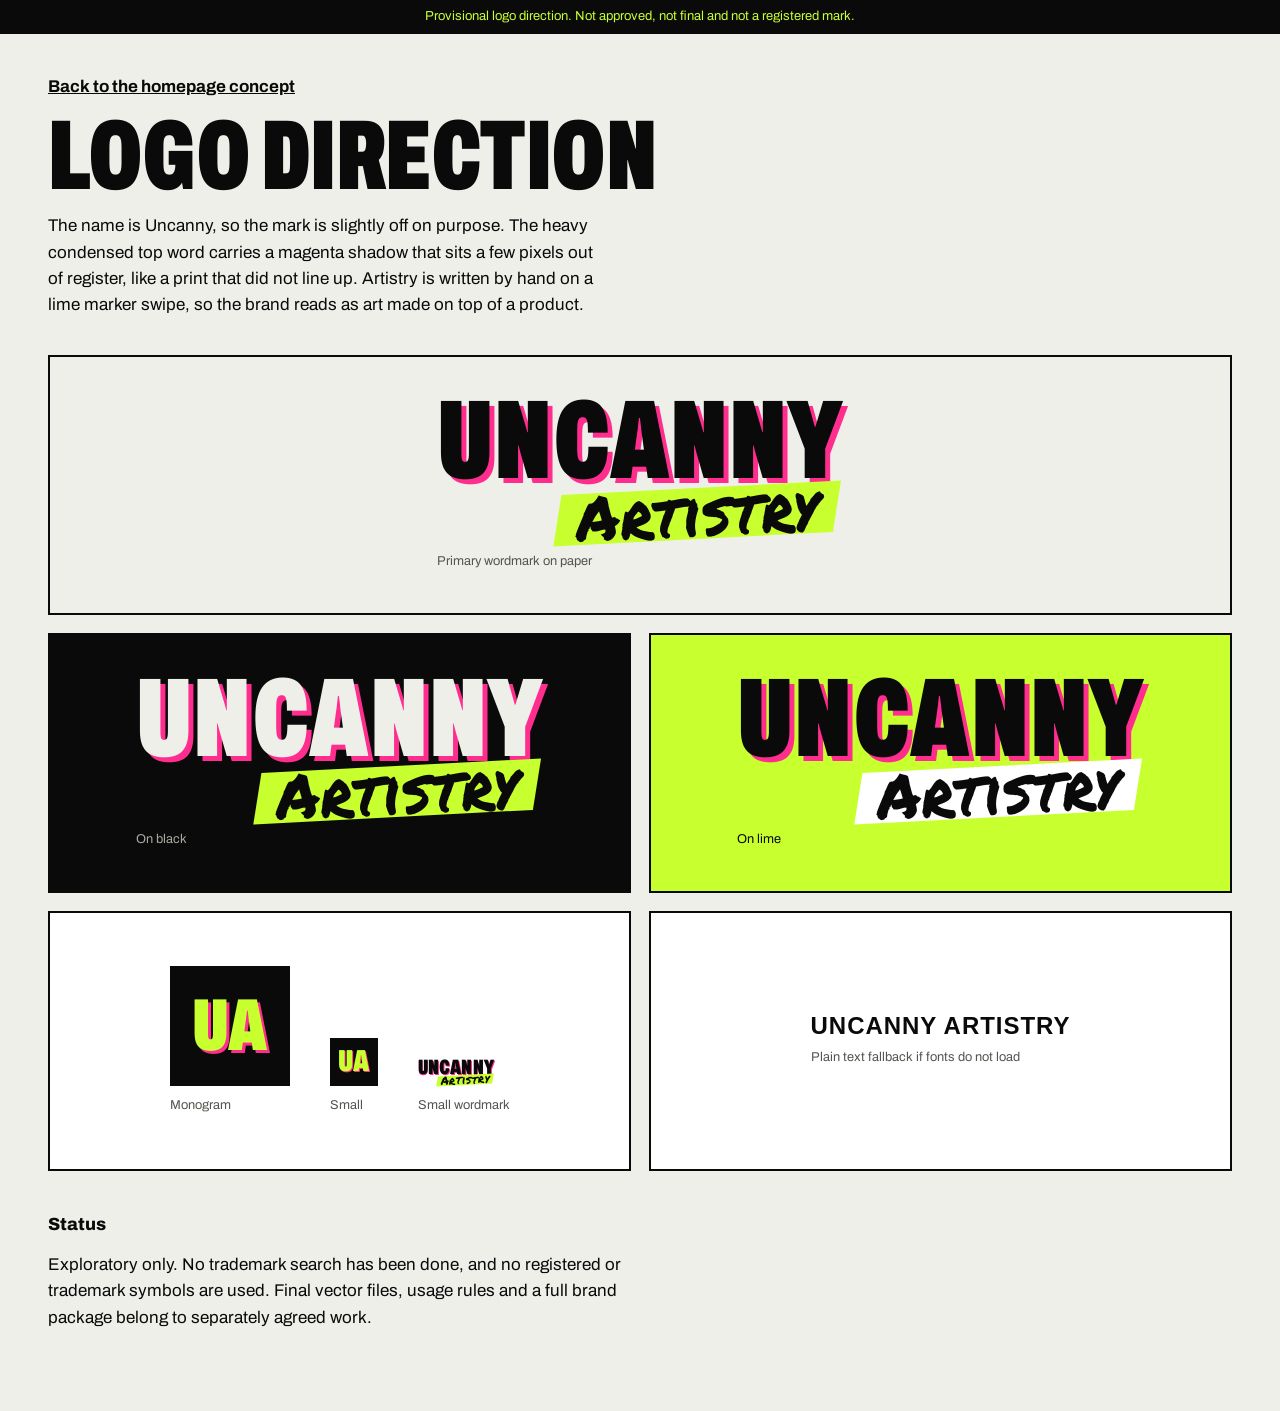
==== logo.html @ 253cb046 "Add files via upload" ====
<!doctype html>
<html lang="en">
<head>
<meta charset="utf-8">
<meta name="viewport" content="width=device-width, initial-scale=1, viewport-fit=cover">
<title>Uncanny Artistry Logo Direction</title>
<meta name="robots" content="noindex">
<link rel="icon" href="assets/favicon.svg" type="image/svg+xml">
<!--FONTS-->
<link rel="stylesheet" href="styles.css">
<style>
  .lp { padding-block: 40px 80px; }
  .lp-head { display: grid; gap: 14px; margin-bottom: 36px; }
  .lp-head p { max-width: 56ch; }
  .back { font-weight: 700; }
  .boards { display: grid; gap: 18px; }
  .board { display: grid; place-items: center; min-height: 260px; padding: 32px; border: 2.5px solid var(--ink); }
  .b-paper { background: var(--paper); }
  .b-ink { background: var(--ink); color: var(--paper); }
  .b-ink .wm-top { color: var(--paper); }
  .b-lime { background: var(--lime); }
  .b-white { background: var(--white); }
  .b-lime .wm-bot::before { background: var(--white); }
  .big .wm { --wm: clamp(3.6rem, 16vw, 7rem); }
  .sizes { display: flex; flex-wrap: wrap; align-items: flex-end; gap: 28px 40px; }
  .mono { width: 120px; height: 120px; display: grid; place-items: center; background: var(--ink); position: relative; }
  .mono b { font-family: var(--font); font-stretch: 62%; font-weight: 900; font-size: 4.6rem; line-height: 1; color: var(--lime); text-shadow: .04em .04em 0 var(--magenta); }
  .mono.sm { width: 48px; height: 48px; } .mono.sm b { font-size: 1.9rem; }
  .fallback { font: 800 1.5rem/1 Arial, Helvetica, sans-serif; letter-spacing: .04em; text-transform: uppercase; }
  .notes { display: grid; gap: 14px; margin-top: 40px; max-width: 62ch; }
  .notes h2 { font-size: 1.1rem; font-weight: 800; }
  .label { font-size: .8rem; color: var(--muted); margin-top: 10px; }
  .b-ink .label { color: #a9a9a2; }
  @media (min-width: 760px) { .boards { grid-template-columns: 1fr 1fr; } .span2 { grid-column: 1 / -1; } }
</style>
</head>
<body>
<div class="notice" role="note">Provisional logo direction. Not approved, not final and not a registered mark.</div>
<main class="wrap lp">
  <div class="lp-head">
    <a class="back" href="index.html">Back to the homepage concept</a>
    <h1 class="display h2">Logo direction</h1>
    <p>The name is Uncanny, so the mark is slightly off on purpose. The heavy condensed top word carries a magenta shadow that sits a few pixels out of register, like a print that did not line up. Artistry is written by hand on a lime marker swipe, so the brand reads as art made on top of a product.</p>
  </div>

  <div class="boards">
    <div class="board b-paper big span2"><div><a class="logo" href="index.html" aria-label="Uncanny Artistry"><span class="wm"><span class="wm-top">Uncanny</span><span class="wm-bot">Artistry</span></span></a><p class="label">Primary wordmark on paper</p></div></div>
    <div class="board b-ink big"><div><span class="wm"><span class="wm-top">Uncanny</span><span class="wm-bot">Artistry</span></span><p class="label">On black</p></div></div>
    <div class="board b-lime big"><div><span class="wm"><span class="wm-top">Uncanny</span><span class="wm-bot">Artistry</span></span><p class="label" style="color:#0A0A0A">On lime</p></div></div>
    <div class="board b-white">
      <div class="sizes">
        <div><div class="mono"><b>UA</b></div><p class="label">Monogram</p></div>
        <div><div class="mono sm"><b>UA</b></div><p class="label">Small</p></div>
        <div><span class="wm" style="--wm:1.3rem"><span class="wm-top">Uncanny</span><span class="wm-bot">Artistry</span></span><p class="label">Small wordmark</p></div>
      </div>
    </div>
    <div class="board b-white"><div><p class="fallback">Uncanny Artistry</p><p class="label">Plain text fallback if fonts do not load</p></div></div>
  </div>

  <div class="notes">
    <h2>Status</h2>
    <p>Exploratory only. No trademark search has been done, and no registered or trademark symbols are used. Final vector files, usage rules and a full brand package belong to separately agreed work.</p>
  </div>
</main>
</body>
</html>
---- styles.css ----
/* ==========================================================================
   Uncanny Artistry homepage concept
   Layout idea: big condensed type on a paper ground, one black hero panel,
   hard edged buttons with offset shadows, graffiti used only in the art.
   Edit the tokens below to restyle the whole page.
   ========================================================================== */

/*FONTFACE-START*/
@font-face {
  font-family: "Archivo";
  src: url("fonts/archivo-latin-wdth-normal.woff2") format("woff2");
  font-weight: 100 900;
  font-stretch: 62% 125%;
  font-display: swap;
}
@font-face {
  font-family: "Permanent Marker";
  src: url("fonts/permanent-marker-latin-400-normal.woff2") format("woff2");
  font-weight: 400;
  font-display: swap;
}
/*FONTFACE-END*/

:root {
  --paper: #EFEFEA;
  --ink: #0A0A0A;
  --lime: #C8FF2E;
  --magenta: #FF2D8D;
  --white: #FFFFFF;
  --muted: #55554F;

  --font: "Archivo", "Helvetica Neue", Arial, sans-serif;
  --marker: "Permanent Marker", "Marker Felt", "Comic Sans MS", cursive;

  --gutter: clamp(16px, 4vw, 48px);
  --header-h: 64px;
  --maxw: 1440px;
  --hard: 5px 5px 0 var(--ink);
  color-scheme: light;
}

*, *::before, *::after { box-sizing: border-box; }
html { scroll-behavior: smooth; scroll-padding-top: calc(var(--header-h) + 12px); -webkit-text-size-adjust: 100%; }
@media (prefers-reduced-motion: reduce) { html { scroll-behavior: auto; } }

body {
  margin: 0;
  background: var(--paper);
  color: var(--ink);
  font-family: var(--font);
  font-size: 1.0625rem;
  line-height: 1.55;
  -webkit-font-smoothing: antialiased;
  overflow-x: hidden;
}
img, svg { max-width: 100%; }
a { color: inherit; }
ul { list-style: none; margin: 0; padding: 0; }
p { margin: 0; }
h1, h2, h3 { margin: 0; }
:focus-visible { outline: 3px solid var(--magenta); outline-offset: 3px; }
.sprite { position: absolute; width: 0; height: 0; overflow: hidden; }
.sr { position: absolute; width: 1px; height: 1px; overflow: hidden; clip: rect(0 0 0 0); white-space: nowrap; }

.wrap {
  width: 100%;
  max-width: var(--maxw);
  margin-inline: auto;
  padding-left: max(var(--gutter), env(safe-area-inset-left, 0px));
  padding-right: max(var(--gutter), env(safe-area-inset-right, 0px));
}

/* Type -------------------------------------------------------------------- */
.display {
  font-family: var(--font);
  font-stretch: 62%;
  font-weight: 900;
  text-transform: uppercase;
  line-height: .86;
  letter-spacing: -0.005em;
  text-wrap: balance;
}
.h1b { font-size: clamp(3.2rem, 13vw, 9.5rem); }
.h2 { font-size: clamp(2.6rem, 9.5vw, 6.2rem); }
.h3 { font-size: clamp(2.4rem, 8vw, 4.2rem); }
.tag { font-family: var(--marker); font-size: 1.25rem; transform: rotate(-2deg); display: inline-block; margin-bottom: 14px; color: var(--magenta); }

/* Buttons ----------------------------------------------------------------- */
.btn {
  --shadow: var(--magenta);
  display: inline-flex; align-items: center; justify-content: center;
  min-height: 52px; padding: 0 26px;
  font: 800 1rem/1 var(--font); letter-spacing: .02em; text-transform: uppercase; text-decoration: none;
  border: 2.5px solid var(--ink); border-radius: 4px; cursor: pointer;
  box-shadow: 5px 5px 0 var(--shadow);
  transition: transform .15s ease, box-shadow .15s ease, background-color .15s ease, color .15s ease;
}
.btn:hover { transform: translate(-2px, -2px); box-shadow: 8px 8px 0 var(--shadow); }
.btn:active { transform: translate(3px, 3px); box-shadow: 2px 2px 0 var(--shadow); }
.btn-primary { background: var(--ink); color: var(--paper); }
.btn-ghost { background: transparent; color: var(--ink); --shadow: var(--ink); box-shadow: none; }
.btn-ghost:hover { background: var(--ink); color: var(--paper); box-shadow: none; transform: none; }
.btn-ghost:active { transform: translate(1px, 1px); }

/* Notice + header --------------------------------------------------------- */
.skip { position: absolute; left: 12px; top: -60px; z-index: 100; background: var(--lime); color: var(--ink); padding: 10px 14px; font-weight: 700; transition: top .15s; }
.skip:focus { top: 12px; }
.notice { background: var(--ink); color: var(--lime); font-size: .8125rem; line-height: 1.35; text-align: center; padding: 8px max(16px, env(safe-area-inset-right, 0px)) 8px max(16px, env(safe-area-inset-left, 0px)); }

body::before { content: ""; position: fixed; inset: 0 0 auto; height: env(safe-area-inset-top, 0px); background: var(--paper); z-index: 60; }
.site-header { position: sticky; top: env(safe-area-inset-top, 0px); z-index: 50; background: var(--paper); border-bottom: 2.5px solid var(--ink); }
.header-row { height: var(--header-h); display: flex; align-items: center; justify-content: space-between; gap: 16px; }
.nav { display: none; }
.header-tools { display: flex; align-items: center; gap: 4px; }

.icon-btn { position: relative; width: 44px; height: 44px; display: grid; place-items: center; background: none; border: 0; border-radius: 50%; color: var(--ink); cursor: pointer; transition: background-color .15s; }
.icon-btn:hover { background: var(--lime); }
.bag-count { position: absolute; top: 3px; right: 1px; min-width: 18px; height: 18px; padding: 0 4px; border-radius: 9px; background: var(--magenta); color: var(--white); font-size: .6875rem; font-weight: 800; line-height: 18px; text-align: center; }

.menu-btn { display: inline-flex; align-items: center; gap: 10px; height: 44px; padding: 0 14px; margin-left: 6px; font: 800 .9rem/1 var(--font); letter-spacing: .04em; text-transform: uppercase; color: var(--paper); background: var(--ink); border: 0; border-radius: 4px; cursor: pointer; }
.menu-btn:hover { background: var(--magenta); }
.burger { position: relative; width: 18px; height: 12px; }
.burger i { position: absolute; left: 0; width: 100%; height: 2.5px; background: currentColor; transition: transform .2s ease, top .2s ease; }
.burger i:first-child { top: 1px; }
.burger i:last-child { top: 9px; }
.menu-btn[aria-expanded="true"] .burger i:first-child { top: 5px; transform: rotate(45deg); }
.menu-btn[aria-expanded="true"] .burger i:last-child { top: 5px; transform: rotate(-45deg); }

/* Wordmark (provisional) -------------------------------------------------- */
.logo { text-decoration: none; display: inline-block; line-height: 1; }
.wm { position: relative; display: inline-flex; flex-direction: column; align-items: flex-start; --wm: 1.9rem; }
.wm-top {
  position: relative; display: block;
  font-family: var(--font); font-stretch: 62%; font-weight: 900; text-transform: uppercase;
  font-size: var(--wm); line-height: .8; letter-spacing: .01em;
  text-shadow: .045em .045em 0 var(--magenta);
}
.wm-bot {
  position: relative; display: block; align-self: flex-end;
  font-family: var(--marker); font-size: calc(var(--wm) * .56); line-height: 1;
  margin-top: calc(var(--wm) * -.06); margin-right: calc(var(--wm) * .06);
  transform: rotate(-3deg); padding: 0 .3em;
  color: var(--ink);
}
.wm-bot::before { content: ""; position: absolute; inset: 12% 0 6% 0; background: var(--lime); transform: skewX(-12deg); z-index: -1; }
.logo-lg .wm { --wm: 3rem; }

/* Hero -------------------------------------------------------------------- */
.hero { padding-block: 28px 44px; }
.hero-grid { display: grid; gap: 28px; }
.hero-copy { min-width: 0; display: flex; flex-direction: column; gap: 22px; }
.hero-title { font-size: clamp(3.6rem, 19vw, 8rem); line-height: .8; display: flex; flex-direction: column; gap: .04em; }
.ht-line { display: block; }
.ht-2 { color: transparent; -webkit-text-stroke: 2.5px var(--ink); text-shadow: .045em .045em 0 var(--lime); }
.hero-lede { font-size: 1.2rem; max-width: 30ch; line-height: 1.4; }
.hero-cta { display: flex; flex-wrap: wrap; gap: 14px 16px; padding-top: 6px; }

.hero-art { position: relative; margin: 0; background: var(--ink); aspect-ratio: 5 / 6; border: 2.5px solid var(--ink); overflow: hidden; box-shadow: var(--hard); }
.hero-art > svg { display: block; width: 100%; height: 100%; }
.sticker {
  position: absolute; left: 14px; bottom: 14px; z-index: 2;
  background: var(--paper); color: var(--ink); border: 2px solid var(--ink);
  font-family: var(--marker); font-size: .95rem; line-height: 1; padding: 8px 12px; transform: rotate(-3deg);
}

@media (prefers-reduced-motion: no-preference) {
  .ht-line { animation: rise .8s cubic-bezier(.2,.8,.2,1) both; }
  .ht-2 { animation-delay: .12s; }
  .hero-lede, .hero-cta { animation: rise .8s .3s cubic-bezier(.2,.8,.2,1) both; }
  .piece { animation: drop .7s cubic-bezier(.3,1.3,.5,1) both; transform-box: fill-box; }
  .piece-1 { animation-delay: .35s; }
  .piece-3 { animation-delay: .5s; }
  .piece-2 { animation-delay: .2s; }
}
@keyframes rise { from { opacity: 0; transform: translateY(28px); } to { opacity: 1; transform: none; } }
@keyframes drop { from { opacity: 0; transform: translateY(-40px); } to { opacity: 1; transform: none; } }

/* Marquee ----------------------------------------------------------------- */
.marquee { background: var(--lime); border-block: 2.5px solid var(--ink); overflow: hidden; }
.marquee-track { display: flex; width: max-content; animation: slide 38s linear infinite; }
.marquee:hover .marquee-track { animation-play-state: paused; }
.marquee ul { display: flex; align-items: center; flex-shrink: 0; }
.marquee li { font-family: var(--font); font-stretch: 62%; font-weight: 900; text-transform: uppercase; font-size: clamp(1.6rem, 5vw, 2.6rem); line-height: 1; padding: 14px 22px; white-space: nowrap; }
.marquee li.dot { padding: 0 4px; display: flex; color: var(--magenta); }
@keyframes slide { to { transform: translateX(-50%); } }
@media (prefers-reduced-motion: reduce) { .marquee-track { animation: none; } }

/* Ideas (features) -------------------------------------------------------- */
.ideas { padding-block: 72px; }
.ideas-grid { display: grid; gap: 36px; }
.ideas-head { min-width: 0; }
.ideas-list { border-top: 2.5px solid var(--ink); }
.ideas-list li { display: grid; gap: 10px; padding: 24px 0; border-bottom: 2.5px solid var(--ink); transition: background-color .2s, padding .2s; }
.ideas-list p { max-width: 42ch; color: var(--ink); }
.ideas-list li:hover { background: var(--lime); padding-inline: 14px; }

/* Shop -------------------------------------------------------------------- */
.shop { padding-block: 24px 80px; }
.shop-head { display: grid; gap: 14px; margin-bottom: 30px; }
.shop-note { max-width: 46ch; color: var(--muted); font-size: .98rem; }
.cards { display: grid; grid-template-columns: 1fr; gap: 22px; }
.card { min-width: 0; }
.card > a { display: block; height: 100%; text-decoration: none; border: 2.5px solid var(--ink); background: var(--white); transition: transform .2s ease, box-shadow .2s ease; }
.card > a:hover { transform: translate(-3px, -3px); box-shadow: 8px 8px 0 var(--ink); }
.card-art { position: relative; aspect-ratio: 1 / 1.05; display: grid; place-items: center; overflow: hidden; border-bottom: 2.5px solid var(--ink); }
.card-art > svg { height: 82%; width: auto; transition: transform .3s cubic-bezier(.3,1.4,.5,1); }
.card > a:hover .card-art > svg { transform: rotate(-4deg) scale(1.04); }
.c-lime .card-art { background: var(--lime); }
.c-magenta .card-art { background: var(--magenta); }
.c-ink .card-art { background: var(--ink); }
.chip { position: absolute; left: 10px; top: 10px; background: var(--paper); color: var(--ink); border: 2px solid var(--ink); font-size: .72rem; font-weight: 700; line-height: 1; padding: 6px 8px; }
.card-body { display: grid; gap: 6px; padding: 16px 16px 18px; }
.card-body h3 { font-size: 1.2rem; font-weight: 800; line-height: 1.2; }
.card-body p { color: var(--muted); font-size: .95rem; line-height: 1.4; }
.card-link { margin-top: 8px; font-weight: 800; font-size: .9rem; text-transform: uppercase; letter-spacing: .04em; text-decoration: underline; text-decoration-thickness: 2.5px; text-underline-offset: 4px; text-decoration-color: var(--magenta); }
.c-next { display: grid; }
.next-inner { display: flex; flex-direction: column; justify-content: center; gap: 12px; padding: 32px 24px; border: 2.5px dashed var(--ink); min-height: 280px; }
.next-inner h3 { font-family: var(--font); font-stretch: 62%; font-weight: 900; text-transform: uppercase; font-size: 2.6rem; line-height: .9; }
.next-inner p { max-width: 30ch; color: var(--muted); }

/* Story ------------------------------------------------------------------- */
.story { background: var(--ink); color: var(--paper); padding-block: 80px 36px; }
.story-grid { display: grid; gap: 44px; align-items: start; }
.story-copy { display: grid; gap: 26px; min-width: 0; }
.story-copy .h2 { color: var(--paper); }
.story-body { font-size: 1.15rem; max-width: 46ch; line-height: 1.55; color: #dcdcd6; }
.manifesto { display: grid; gap: 6px; }
.manifesto li { font-family: var(--marker); font-size: clamp(1.5rem, 5vw, 2.2rem); line-height: 1.2; }
.manifesto li:nth-child(1) { color: var(--lime); transform: rotate(-1.5deg); }
.manifesto li:nth-child(2) { color: var(--magenta); transform: rotate(1deg) translateX(10px); }
.manifesto li:nth-child(3) { color: var(--paper); transform: rotate(-.5deg); }
.draft-note { font-size: .85rem; color: #a9a9a2; }

.moments { display: grid; grid-template-columns: 1fr 1fr; gap: 14px; }
.m { position: relative; margin: 0; aspect-ratio: 3 / 3.8; border: 2.5px solid var(--paper); overflow: hidden; min-width: 0; }
.m svg { display: block; width: 100%; height: 100%; }
.m-label { position: absolute; left: 8px; bottom: 8px; background: var(--paper); color: var(--ink); font-weight: 800; font-size: .8rem; text-transform: uppercase; letter-spacing: .04em; line-height: 1; padding: 6px 8px; }
.m-desk, .m-out { transform: translateY(18px); }
.story-caption { margin-top: 44px; font-size: .82rem; color: #a9a9a2; }

/* Join -------------------------------------------------------------------- */
.join { background: var(--lime); border-block: 2.5px solid var(--ink); padding-block: 72px; }
.join-grid { display: grid; gap: 34px; align-items: end; }
.join-side { display: grid; gap: 14px; max-width: 460px; min-width: 0; }
.join-side > p:first-child { font-size: 1.2rem; font-weight: 600; line-height: 1.35; }
.join-form { display: grid; gap: 12px; }
.join-form input { width: 100%; min-height: 52px; padding: 0 16px; font: 600 1rem var(--font); color: var(--ink); background: var(--white); border: 2.5px solid var(--ink); border-radius: 4px; }
.join-form input::placeholder { color: #6e6e68; }
.join-form input[aria-invalid="true"] { border-color: var(--magenta); box-shadow: 0 0 0 3px var(--magenta); }
.join-form .btn { width: 100%; }
.form-msg { min-height: 1.4em; font-weight: 700; font-size: .95rem; }
.fine { font-size: .82rem; }

/* Footer ------------------------------------------------------------------ */
.site-footer { background: var(--paper); padding-top: 56px; }
.footer-grid { display: grid; gap: 34px; padding-bottom: 40px; }
.foot-brand { display: grid; gap: 16px; }
.foot-brand p { max-width: 30ch; color: var(--muted); }
.site-footer ul { display: grid; gap: 8px; }
.site-footer a { text-decoration: none; font-weight: 600; }
.site-footer ul a { background-image: linear-gradient(var(--magenta), var(--magenta)); background-size: 0 3px; background-position: 0 100%; background-repeat: no-repeat; transition: background-size .2s; padding-bottom: 2px; }
.site-footer ul a:hover { background-size: 100% 3px; }
.foot-base { display: grid; gap: 4px; padding-block: 18px 28px; border-top: 2.5px solid var(--ink); font-size: .82rem; color: var(--muted); }

/* Mobile menu ------------------------------------------------------------- */
.menu { position: fixed; inset: 0; z-index: 40; background: var(--ink); color: var(--paper); padding-top: calc(var(--header-h) + env(safe-area-inset-top, 0px) + 28px); overflow-y: auto; }
.menu[hidden] { display: none; }
.menu-inner { display: grid; gap: 26px; }
.menu ul { display: grid; gap: 6px; }
.menu a { display: block; text-decoration: none; font-family: var(--font); font-stretch: 62%; font-weight: 900; text-transform: uppercase; font-size: clamp(3rem, 16vw, 5.5rem); line-height: .95; transition: color .15s, transform .15s; }
.menu a:hover, .menu a:focus-visible { color: var(--lime); transform: translateX(8px); }
.menu-note { color: #a9a9a2; font-size: .88rem; }
body.menu-open { overflow: hidden; }
body.menu-open .site-header { background: var(--ink); color: var(--paper); border-bottom-color: var(--paper); }
body.menu-open::before { background: var(--ink); }
body.menu-open .icon-btn { color: var(--paper); }
body.menu-open .icon-btn:hover { color: var(--ink); }
body.menu-open .menu-btn { background: var(--lime); color: var(--ink); }
body.menu-open .wm-bot { color: var(--ink); }
body.menu-open .wm-top { color: var(--paper); }

/* Toast ------------------------------------------------------------------- */
.toast { position: fixed; left: 50%; bottom: calc(18px + env(safe-area-inset-bottom, 0px)); z-index: 90; max-width: min(92vw, 440px); transform: translate(-50%, 140%); opacity: 0; visibility: hidden; background: var(--ink); color: var(--paper); border: 2.5px solid var(--lime); padding: 12px 16px; font-weight: 600; font-size: .95rem; line-height: 1.35; transition: transform .25s cubic-bezier(.3,1.2,.5,1), opacity .2s, visibility .25s; pointer-events: none; }
.toast.show { transform: translate(-50%, 0); opacity: 1; visibility: visible; }

/* Tablet ------------------------------------------------------------------ */
@media (min-width: 640px) {
  .cards { grid-template-columns: repeat(2, 1fr); }
  .ideas-list li { grid-template-columns: 1fr 1fr; align-items: center; }
  .moments { gap: 18px; }
  .footer-grid { grid-template-columns: 1.4fr 1fr 1fr; }
  .foot-base { grid-template-columns: 1fr auto; }
}

/* Desktop ----------------------------------------------------------------- */
@media (min-width: 960px) {
  :root { --header-h: 76px; }
  .menu-btn, .menu { display: none; }
  .nav { display: block; }
  .nav ul { display: flex; gap: 6px; }
  .nav a { display: inline-block; padding: 10px 14px; text-decoration: none; font-weight: 700; font-size: .95rem; text-transform: uppercase; letter-spacing: .04em; border-radius: 4px; transition: background-color .15s; }
  .nav a:hover { background: var(--lime); }
  .wm { --wm: 2.3rem; }

  .hero { padding-block: 48px 72px; }
  .hero-grid { grid-template-columns: minmax(0, 1.15fr) minmax(0, .85fr); gap: 56px; align-items: center; }
  .hero-title { font-size: clamp(5rem, 9.2vw, 9.5rem); }
  .hero-lede { font-size: 1.35rem; max-width: 28ch; }
  .hero-art { aspect-ratio: 5 / 6.2; max-height: 76vh; justify-self: end; width: 100%; }
  .ht-2 { -webkit-text-stroke-width: 3px; }

  .ideas { padding-block: 120px; }
  .ideas-grid { grid-template-columns: minmax(0, 5fr) minmax(0, 7fr); gap: 72px; }
  .ideas-head { position: sticky; top: calc(var(--header-h) + 32px); align-self: start; }
  .ideas-list li { padding-block: 34px; }
  .ideas-list li { grid-template-columns: 1fr; }
  .ideas-list li h3 { margin-bottom: 4px; }

  .shop { padding-block: 40px 130px; }
  .shop-head { grid-template-columns: 1fr auto; align-items: end; margin-bottom: 44px; }
  .cards { grid-template-columns: repeat(4, 1fr); gap: 26px; }
  .cards .card:nth-child(even) { transform: translateY(26px); }
  .next-inner { min-height: 100%; }

  .story { padding-block: 130px 48px; }
  .story-grid { grid-template-columns: minmax(0, 6fr) minmax(0, 6fr); gap: 80px; }
  .story-copy { position: sticky; top: calc(var(--header-h) + 40px); }
  .moments { gap: 20px; }

  .join { padding-block: 110px; }
  .join-grid { grid-template-columns: minmax(0, 1.4fr) minmax(0, .8fr); gap: 72px; }
  .join-form { grid-template-columns: 1fr auto; }
  .join-form .btn { width: auto; }
  .join-form .form-msg { grid-column: 1 / -1; }
}

@media (min-width: 1280px) {
  .ideas-list li { grid-template-columns: 1fr 1fr; gap: 24px; }
  .hero-title { font-size: clamp(7rem, 9.2vw, 9.5rem); }
}
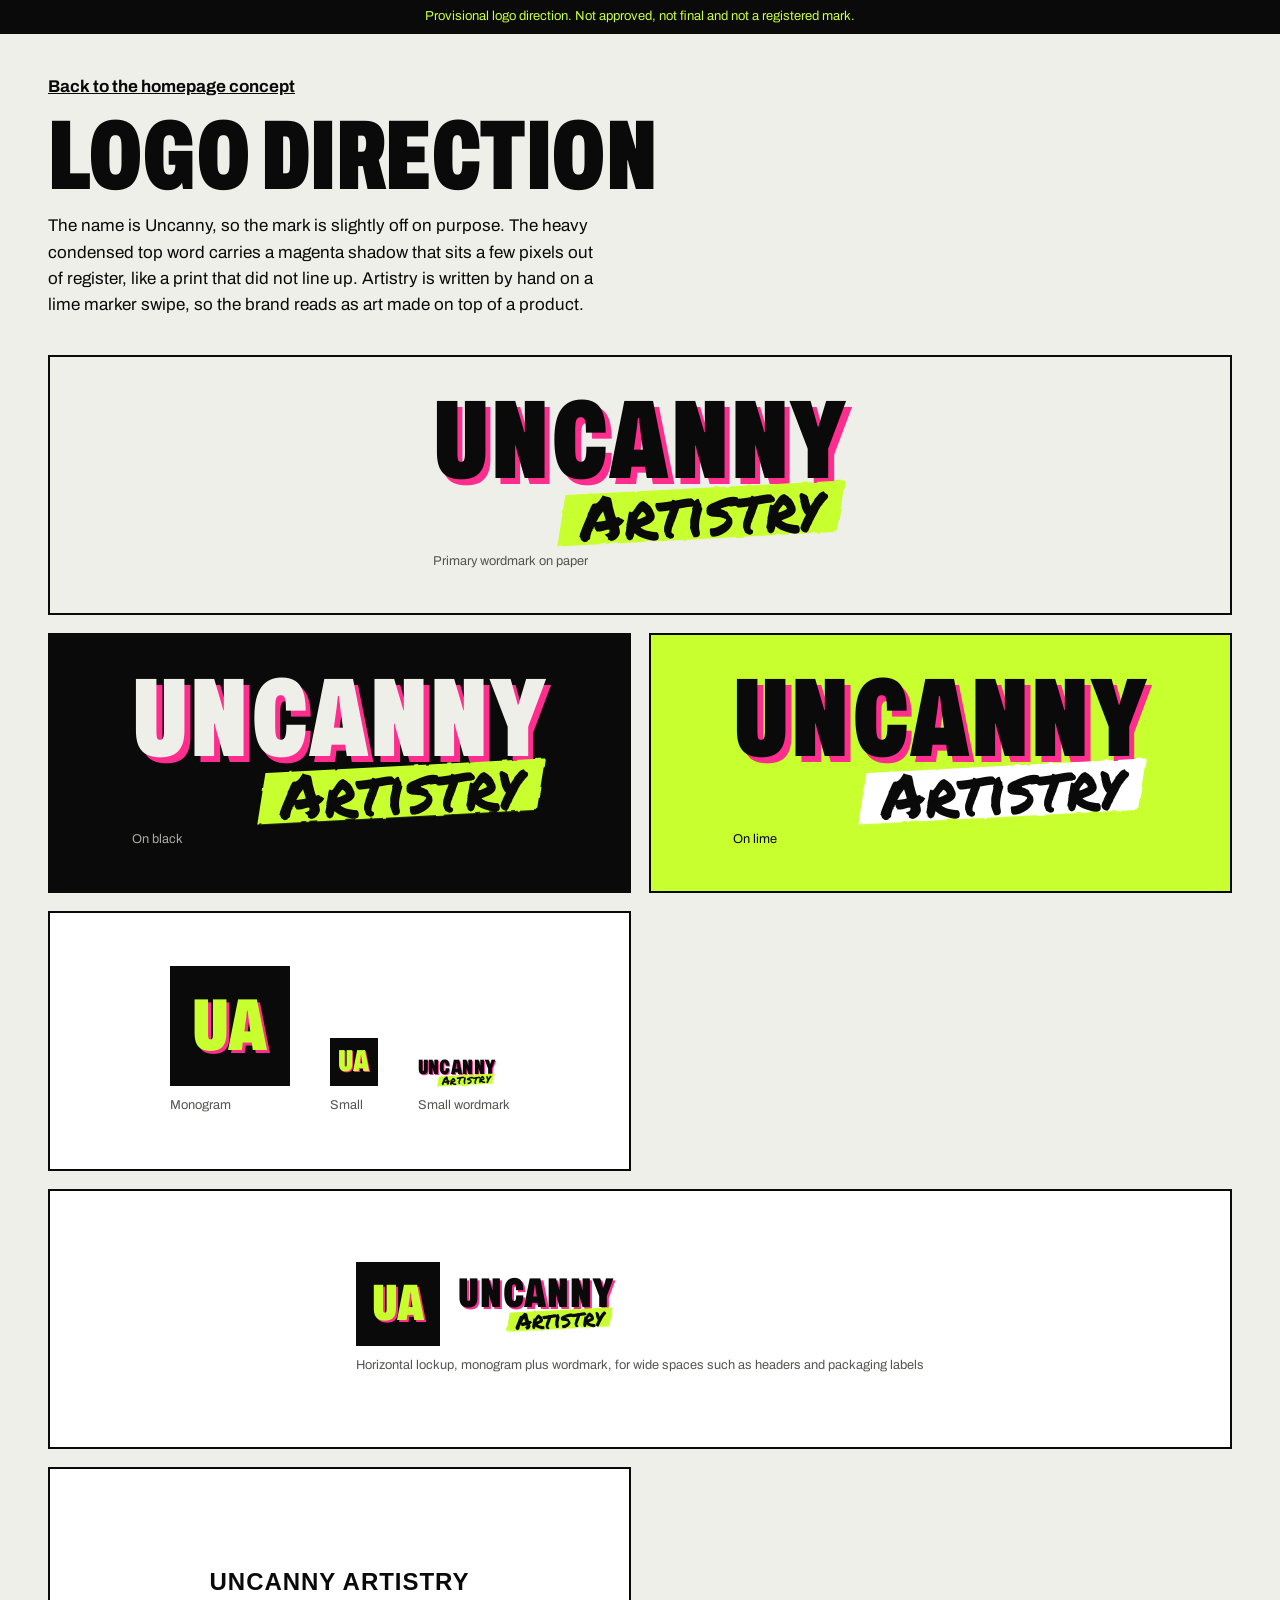
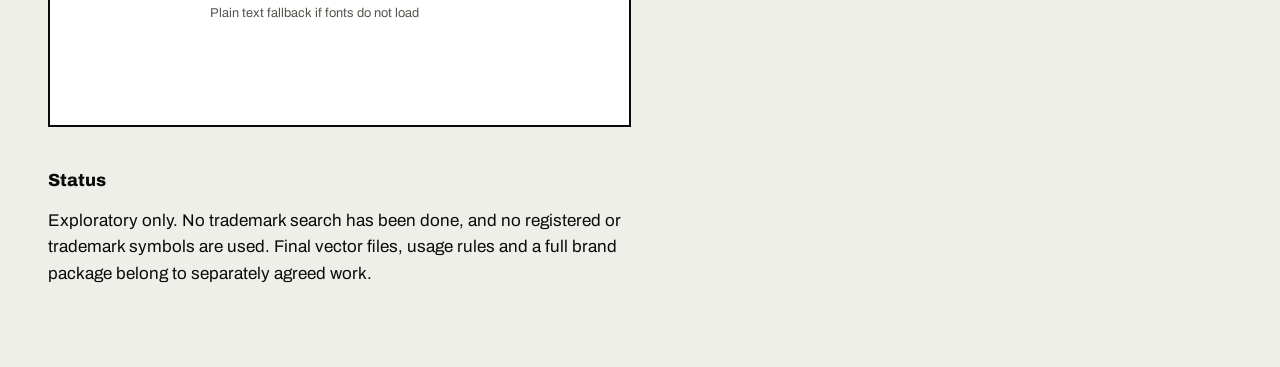
==== commit a1828f28: "Add files via upload Version 2 design update" ====
--- a/logo.html
+++ b/logo.html
@@ -27,6 +27,8 @@
   .mono b { font-family: var(--font); font-stretch: 62%; font-weight: 900; font-size: 4.6rem; line-height: 1; color: var(--lime); text-shadow: .04em .04em 0 var(--magenta); }
   .mono.sm { width: 48px; height: 48px; } .mono.sm b { font-size: 1.9rem; }
   .fallback { font: 800 1.5rem/1 Arial, Helvetica, sans-serif; letter-spacing: .04em; text-transform: uppercase; }
+  .lockup { display: flex; align-items: center; gap: 18px; }
+  .lockup .mono { width: 84px; height: 84px; flex: none; } .lockup .mono b { font-size: 3.2rem; }
   .notes { display: grid; gap: 14px; margin-top: 40px; max-width: 62ch; }
   .notes h2 { font-size: 1.1rem; font-weight: 800; }
   .label { font-size: .8rem; color: var(--muted); margin-top: 10px; }
@@ -35,6 +37,9 @@
 </style>
 </head>
 <body>
+<svg width="0" height="0" style="position:absolute" aria-hidden="true" focusable="false"><defs>
+  <filter id="rough-sm" x="-5%" y="-20%" width="110%" height="140%"><feTurbulence type="fractalNoise" baseFrequency="0.09" numOctaves="2" seed="3" result="n"/><feDisplacementMap in="SourceGraphic" in2="n" scale="3"/></filter>
+</defs></svg>
 <div class="notice" role="note">Provisional logo direction. Not approved, not final and not a registered mark.</div>
 <main class="wrap lp">
   <div class="lp-head">
@@ -54,6 +59,7 @@
         <div><span class="wm" style="--wm:1.3rem"><span class="wm-top">Uncanny</span><span class="wm-bot">Artistry</span></span><p class="label">Small wordmark</p></div>
       </div>
     </div>
+    <div class="board b-white span2"><div><div class="lockup"><div class="mono"><b>UA</b></div><span class="wm" style="--wm:2.6rem"><span class="wm-top">Uncanny</span><span class="wm-bot">Artistry</span></span></div><p class="label">Horizontal lockup, monogram plus wordmark, for wide spaces such as headers and packaging labels</p></div></div>
     <div class="board b-white"><div><p class="fallback">Uncanny Artistry</p><p class="label">Plain text fallback if fonts do not load</p></div></div>
   </div>
 
--- a/styles.css
+++ b/styles.css
@@ -132,8 +132,8 @@
 .wm-top {
   position: relative; display: block;
   font-family: var(--font); font-stretch: 62%; font-weight: 900; text-transform: uppercase;
-  font-size: var(--wm); line-height: .8; letter-spacing: .01em;
-  text-shadow: .045em .045em 0 var(--magenta);
+  font-size: var(--wm); line-height: .8; letter-spacing: .02em;
+  text-shadow: .05em .05em 0 var(--magenta);
 }
 .wm-bot {
   position: relative; display: block; align-self: flex-end;
@@ -142,7 +142,7 @@
   transform: rotate(-3deg); padding: 0 .3em;
   color: var(--ink);
 }
-.wm-bot::before { content: ""; position: absolute; inset: 12% 0 6% 0; background: var(--lime); transform: skewX(-12deg); z-index: -1; }
+.wm-bot::before { content: ""; position: absolute; inset: 12% 0 6% 0; background: var(--lime); transform: skewX(-12deg); z-index: -1; filter: url(#rough-sm); }
 .logo-lg .wm { --wm: 3rem; }
 
 /* Hero -------------------------------------------------------------------- */
@@ -155,25 +155,22 @@
 .hero-lede { font-size: 1.2rem; max-width: 30ch; line-height: 1.4; }
 .hero-cta { display: flex; flex-wrap: wrap; gap: 14px 16px; padding-top: 6px; }
 
-.hero-art { position: relative; margin: 0; background: var(--ink); aspect-ratio: 5 / 6; border: 2.5px solid var(--ink); overflow: hidden; box-shadow: var(--hard); }
-.hero-art > svg { display: block; width: 100%; height: 100%; }
+.hero-art { position: relative; margin: 0; background: var(--ink); aspect-ratio: 5 / 6; border: 2.5px solid var(--ink); box-shadow: var(--hard); }
+.hero-art > svg { display: block; width: 100%; height: 100%; overflow: hidden; }
 .sticker {
-  position: absolute; left: 14px; bottom: 14px; z-index: 2;
+  position: absolute; right: 14px; bottom: 14px; z-index: 2;
   background: var(--paper); color: var(--ink); border: 2px solid var(--ink);
-  font-family: var(--marker); font-size: .95rem; line-height: 1; padding: 8px 12px; transform: rotate(-3deg);
+  font-family: var(--marker); font-size: .95rem; line-height: 1; padding: 8px 12px; transform: rotate(3deg);
 }
 
 @media (prefers-reduced-motion: no-preference) {
   .ht-line { animation: rise .8s cubic-bezier(.2,.8,.2,1) both; }
   .ht-2 { animation-delay: .12s; }
   .hero-lede, .hero-cta { animation: rise .8s .3s cubic-bezier(.2,.8,.2,1) both; }
-  .piece { animation: drop .7s cubic-bezier(.3,1.3,.5,1) both; transform-box: fill-box; }
-  .piece-1 { animation-delay: .35s; }
-  .piece-3 { animation-delay: .5s; }
-  .piece-2 { animation-delay: .2s; }
+  .badge-ring { transform-box: fill-box; transform-origin: center; animation: spin 26s linear infinite; }
 }
 @keyframes rise { from { opacity: 0; transform: translateY(28px); } to { opacity: 1; transform: none; } }
-@keyframes drop { from { opacity: 0; transform: translateY(-40px); } to { opacity: 1; transform: none; } }
+@keyframes spin { to { transform: rotate(360deg); } }
 
 /* Marquee ----------------------------------------------------------------- */
 .marquee { background: var(--lime); border-block: 2.5px solid var(--ink); overflow: hidden; }
@@ -194,29 +191,44 @@
 .ideas-list p { max-width: 42ch; color: var(--ink); }
 .ideas-list li:hover { background: var(--lime); padding-inline: 14px; }
 
-/* Shop -------------------------------------------------------------------- */
-.shop { padding-block: 24px 80px; }
-.shop-head { display: grid; gap: 14px; margin-bottom: 30px; }
-.shop-note { max-width: 46ch; color: var(--muted); font-size: .98rem; }
-.cards { display: grid; grid-template-columns: 1fr; gap: 22px; }
-.card { min-width: 0; }
-.card > a { display: block; height: 100%; text-decoration: none; border: 2.5px solid var(--ink); background: var(--white); transition: transform .2s ease, box-shadow .2s ease; }
-.card > a:hover { transform: translate(-3px, -3px); box-shadow: 8px 8px 0 var(--ink); }
-.card-art { position: relative; aspect-ratio: 1 / 1.05; display: grid; place-items: center; overflow: hidden; border-bottom: 2.5px solid var(--ink); }
-.card-art > svg { height: 82%; width: auto; transition: transform .3s cubic-bezier(.3,1.4,.5,1); }
-.card > a:hover .card-art > svg { transform: rotate(-4deg) scale(1.04); }
-.c-lime .card-art { background: var(--lime); }
-.c-magenta .card-art { background: var(--magenta); }
-.c-ink .card-art { background: var(--ink); }
-.chip { position: absolute; left: 10px; top: 10px; background: var(--paper); color: var(--ink); border: 2px solid var(--ink); font-size: .72rem; font-weight: 700; line-height: 1; padding: 6px 8px; }
-.card-body { display: grid; gap: 6px; padding: 16px 16px 18px; }
-.card-body h3 { font-size: 1.2rem; font-weight: 800; line-height: 1.2; }
-.card-body p { color: var(--muted); font-size: .95rem; line-height: 1.4; }
-.card-link { margin-top: 8px; font-weight: 800; font-size: .9rem; text-transform: uppercase; letter-spacing: .04em; text-decoration: underline; text-decoration-thickness: 2.5px; text-underline-offset: 4px; text-decoration-color: var(--magenta); }
-.c-next { display: grid; }
-.next-inner { display: flex; flex-direction: column; justify-content: center; gap: 12px; padding: 32px 24px; border: 2.5px dashed var(--ink); min-height: 280px; }
+/* Shop (bento on desktop, swipe row on mobile) ---------------------------- */
+.shop { padding-block: 24px 90px; }
+.shop-head { display: grid; gap: 22px; margin-bottom: 30px; }
+.shop-meta { display: grid; gap: 14px; max-width: 46ch; }
+.cats { display: flex; flex-wrap: wrap; gap: 8px; }
+.cat { font: 800 .78rem/1.1 var(--font); text-transform: uppercase; letter-spacing: .04em; padding: 11px 15px; border: 2.5px solid var(--ink); border-radius: 999px; background: transparent; color: var(--ink); cursor: pointer; transition: background-color .15s, color .15s; }
+.cat.is-on { background: var(--ink); color: var(--paper); }
+.cat:disabled { border-style: dashed; border-color: var(--muted); color: var(--muted); cursor: not-allowed; }
+.shop-note { color: var(--muted); font-size: .98rem; }
+
+.bento { display: flex; gap: 14px; overflow-x: auto; scroll-snap-type: x mandatory; scroll-padding-inline: var(--gutter); margin-inline: calc(var(--gutter) * -1); padding: 4px var(--gutter) 20px; scrollbar-width: none; overscroll-behavior-x: contain; }
+.bento::-webkit-scrollbar { display: none; }
+.tile { flex: 0 0 78%; max-width: 340px; scroll-snap-align: center; min-width: 0; display: grid; }
+.tile > a { display: grid; grid-template-rows: 1fr auto; text-decoration: none; border: 2.5px solid var(--ink); background: var(--white); transition: transform .2s ease, box-shadow .2s ease; }
+.tile > a:hover { transform: translate(-3px, -3px); box-shadow: 8px 8px 0 var(--ink); }
+.tile-art { position: relative; aspect-ratio: 1 / 1.14; overflow: hidden; border-bottom: 2.5px solid var(--ink); }
+.t-lime .tile-art { background: var(--lime); --deco: var(--magenta); }
+.t-magenta .tile-art { background: var(--magenta); --deco: var(--ink); }
+.t-ink .tile-art { background: var(--ink); --deco: var(--magenta); }
+.t-paper .tile-art { background: var(--white); --deco: var(--lime); }
+.deco { position: absolute; width: 78%; aspect-ratio: 1; left: 11%; top: 9%; border-radius: 50%; background: var(--deco); filter: url(#rough); }
+.t-feature .deco { width: 86%; left: 7%; top: 5%; }
+.p { position: absolute; bottom: 6%; left: 50%; height: 80%; width: auto; transform: translateX(-50%); transition: transform .35s cubic-bezier(.3,1.4,.5,1); }
+.t-feature .p-main { height: 90%; left: 56%; }
+.t-feature .p-back { height: 60%; left: 22%; transform: translateX(-50%) rotate(-7deg); }
+.tile > a:hover .p-main { transform: translateX(-50%) translateY(-6px) rotate(-3deg); }
+.tile > a:hover .p-back { transform: translateX(-50%) translateY(-3px) rotate(-10deg); }
+.chip { position: absolute; left: 10px; top: 10px; z-index: 2; background: var(--paper); color: var(--ink); border: 2px solid var(--ink); font-size: .72rem; font-weight: 700; line-height: 1; padding: 6px 8px; }
+.tile-bar { display: grid; grid-template-columns: 1fr auto; column-gap: 12px; align-items: center; padding: 14px 14px 15px 16px; color: var(--ink); }
+.tile-name { font-weight: 800; font-size: 1.05rem; line-height: 1.2; }
+.tile-sub { grid-column: 1; color: var(--muted); font-size: .88rem; line-height: 1.35; }
+.go { grid-column: 2; grid-row: 1 / span 2; width: 40px; height: 40px; border-radius: 50%; display: grid; place-items: center; background: var(--ink); color: var(--paper); transition: background-color .15s, transform .2s; }
+.tile > a:hover .go { background: var(--magenta); transform: rotate(-45deg); }
+.t-next { display: grid; }
+.next-inner { display: flex; flex-direction: column; justify-content: center; gap: 12px; padding: 28px 22px; border: 2.5px dashed var(--ink); min-height: 100%; }
 .next-inner h3 { font-family: var(--font); font-stretch: 62%; font-weight: 900; text-transform: uppercase; font-size: 2.6rem; line-height: .9; }
 .next-inner p { max-width: 30ch; color: var(--muted); }
+.swipe-hint { margin-top: 2px; font-family: var(--marker); font-size: 1rem; color: var(--magenta); transform: rotate(-1.5deg); }
 
 /* Story ------------------------------------------------------------------- */
 .story { background: var(--ink); color: var(--paper); padding-block: 80px 36px; }
@@ -269,6 +281,8 @@
 .menu ul { display: grid; gap: 6px; }
 .menu a { display: block; text-decoration: none; font-family: var(--font); font-stretch: 62%; font-weight: 900; text-transform: uppercase; font-size: clamp(3rem, 16vw, 5.5rem); line-height: .95; transition: color .15s, transform .15s; }
 .menu a:hover, .menu a:focus-visible { color: var(--lime); transform: translateX(8px); }
+.menu a.btn { display: inline-flex; font-stretch: 100%; font-size: 1rem; line-height: 1; letter-spacing: .02em; }
+.menu a.btn:hover, .menu a.btn:focus-visible { color: var(--ink); transform: translate(-2px, -2px); }
 .menu-note { color: #a9a9a2; font-size: .88rem; }
 body.menu-open { overflow: hidden; }
 body.menu-open .site-header { background: var(--ink); color: var(--paper); border-bottom-color: var(--paper); }
@@ -283,44 +297,70 @@
 .toast { position: fixed; left: 50%; bottom: calc(18px + env(safe-area-inset-bottom, 0px)); z-index: 90; max-width: min(92vw, 440px); transform: translate(-50%, 140%); opacity: 0; visibility: hidden; background: var(--ink); color: var(--paper); border: 2.5px solid var(--lime); padding: 12px 16px; font-weight: 600; font-size: .95rem; line-height: 1.35; transition: transform .25s cubic-bezier(.3,1.2,.5,1), opacity .2s, visibility .25s; pointer-events: none; }
 .toast.show { transform: translate(-50%, 0); opacity: 1; visibility: visible; }
 
+/* Extras ------------------------------------------------------------------ */
+.btn-sm { min-height: 42px; padding: 0 16px; font-size: .8rem; box-shadow: 3px 3px 0 var(--shadow); }
+.btn-sm:hover { box-shadow: 5px 5px 0 var(--shadow); }
+.btn-lime { background: var(--lime); color: var(--ink); border-color: var(--lime); --shadow: var(--magenta); }
+.hdr-cta { display: none; }
+.nav a[aria-current="true"] { text-decoration: underline; text-decoration-color: var(--magenta); text-decoration-thickness: 3px; text-underline-offset: 7px; }
+.badge { position: absolute; z-index: 3; width: 88px; height: 88px; top: 58px; right: 10px; transform: rotate(8deg); filter: drop-shadow(3px 3px 0 var(--ink)); }
+.badge svg { display: block; width: 100%; height: 100%; }
+.glyph { width: 44px; height: 44px; color: var(--magenta); grid-row: 1 / span 2; align-self: start; margin-top: 4px; transition: transform .3s cubic-bezier(.3,1.4,.5,1); }
+.ideas-list li:hover .glyph { transform: rotate(18deg) scale(1.1); color: var(--ink); }
+.foot-mega { margin: 6px 0 0; padding-inline: 0; font-family: var(--font); font-stretch: 62%; font-weight: 900; text-transform: uppercase; font-size: min(13.4vw, 12rem); line-height: .8; letter-spacing: -.005em; white-space: nowrap; text-align: center; overflow: hidden; color: transparent; -webkit-text-stroke: 1.5px var(--ink); transition: color .25s; user-select: none; }
+.foot-mega:hover { color: var(--lime); }
+.menu-cta { justify-self: start; margin-top: 6px; }
+.header-row { transition: height .2s ease; }
+.site-header.is-compact .header-row { height: 60px; }
+.ideas-list li { grid-template-columns: 44px minmax(0, 1fr); column-gap: 18px; row-gap: 8px; }
+.ideas-list li h3, .ideas-list li p { grid-column: 2; }
+
 /* Tablet ------------------------------------------------------------------ */
 @media (min-width: 640px) {
-  .cards { grid-template-columns: repeat(2, 1fr); }
-  .ideas-list li { grid-template-columns: 1fr 1fr; align-items: center; }
+  .tile { flex-basis: 46%; }
   .moments { gap: 18px; }
   .footer-grid { grid-template-columns: 1.4fr 1fr 1fr; }
   .foot-base { grid-template-columns: 1fr auto; }
+  .badge { width: 104px; height: 104px; right: 18px; top: 70px; }
+  .foot-mega { -webkit-text-stroke-width: 2px; }
 }
 
 /* Desktop ----------------------------------------------------------------- */
 @media (min-width: 960px) {
   :root { --header-h: 76px; }
   .menu-btn, .menu { display: none; }
+  .hdr-cta { display: inline-flex; margin-right: 10px; }
   .nav { display: block; }
   .nav ul { display: flex; gap: 6px; }
   .nav a { display: inline-block; padding: 10px 14px; text-decoration: none; font-weight: 700; font-size: .95rem; text-transform: uppercase; letter-spacing: .04em; border-radius: 4px; transition: background-color .15s; }
   .nav a:hover { background: var(--lime); }
+  .nav a[aria-current="true"] { text-decoration: underline; text-decoration-color: var(--magenta); text-decoration-thickness: 3px; text-underline-offset: 7px; }
   .wm { --wm: 2.3rem; }
 
-  .hero { padding-block: 48px 72px; }
-  .hero-grid { grid-template-columns: minmax(0, 1.15fr) minmax(0, .85fr); gap: 56px; align-items: center; }
+  .hero { padding-block: 48px 76px; }
+  .hero-grid { grid-template-columns: minmax(0, 1.15fr) minmax(0, .85fr); gap: 64px; align-items: center; }
   .hero-title { font-size: clamp(5rem, 9.2vw, 9.5rem); }
   .hero-lede { font-size: 1.35rem; max-width: 28ch; }
   .hero-art { aspect-ratio: 5 / 6.2; max-height: 76vh; justify-self: end; width: 100%; }
   .ht-2 { -webkit-text-stroke-width: 3px; }
+  .badge { width: 120px; height: 120px; left: -56px; right: auto; top: 110px; transform: rotate(-10deg); }
 
   .ideas { padding-block: 120px; }
   .ideas-grid { grid-template-columns: minmax(0, 5fr) minmax(0, 7fr); gap: 72px; }
   .ideas-head { position: sticky; top: calc(var(--header-h) + 32px); align-self: start; }
   .ideas-list li { padding-block: 34px; }
-  .ideas-list li { grid-template-columns: 1fr; }
-  .ideas-list li h3 { margin-bottom: 4px; }
-
-  .shop { padding-block: 40px 130px; }
+
+  .shop { padding-block: 40px 140px; }
   .shop-head { grid-template-columns: 1fr auto; align-items: end; margin-bottom: 44px; }
-  .cards { grid-template-columns: repeat(4, 1fr); gap: 26px; }
-  .cards .card:nth-child(even) { transform: translateY(26px); }
-  .next-inner { min-height: 100%; }
+  .bento { display: grid; grid-template-columns: 1.5fr 1fr 1fr; gap: 24px; overflow: visible; scroll-snap-type: none; margin: 0; padding: 0; }
+  .tile { flex: none; max-width: none; }
+  .t-feature { grid-row: 1 / span 2; }
+  .t-feature > a { height: 100%; }
+  .t-feature .tile-art { aspect-ratio: auto; height: 100%; }
+  .t-feature .deco { width: 92%; left: 4%; top: 14%; }
+  .t-feature .p-main { height: auto; width: 66%; left: 60%; bottom: 8%; }
+  .t-feature .p-back { height: auto; width: 34%; left: 20%; bottom: 8%; }
+  .swipe-hint { display: none; }
 
   .story { padding-block: 130px 48px; }
   .story-grid { grid-template-columns: minmax(0, 6fr) minmax(0, 6fr); gap: 80px; }
@@ -335,6 +375,9 @@
 }
 
 @media (min-width: 1280px) {
-  .ideas-list li { grid-template-columns: 1fr 1fr; gap: 24px; }
   .hero-title { font-size: clamp(7rem, 9.2vw, 9.5rem); }
-}
+  .ideas-list li { grid-template-columns: 56px minmax(0, 1fr) minmax(0, 1.1fr); column-gap: 24px; align-items: center; }
+  .ideas-list li .glyph { grid-row: 1; align-self: center; margin-top: 0; width: 52px; height: 52px; }
+  .ideas-list li h3 { grid-column: 2; }
+  .ideas-list li p { grid-column: 3; }
+}
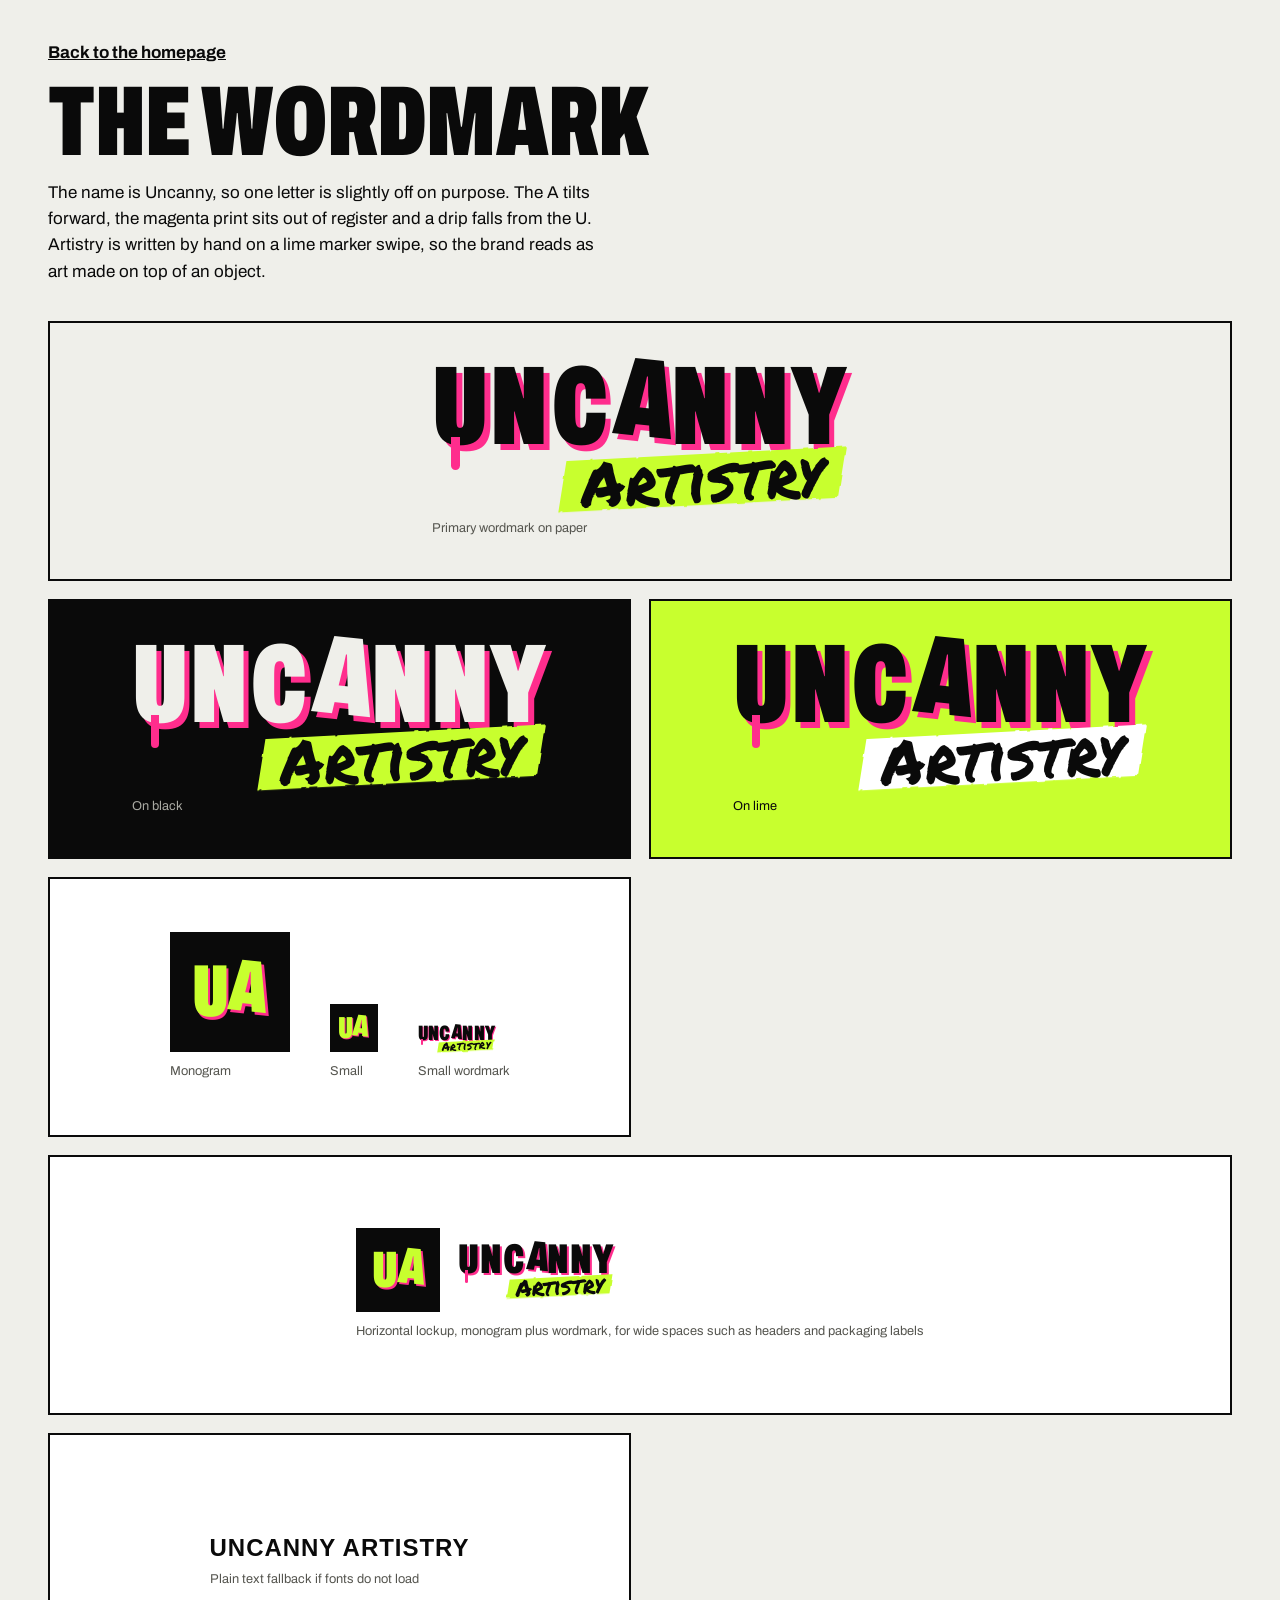
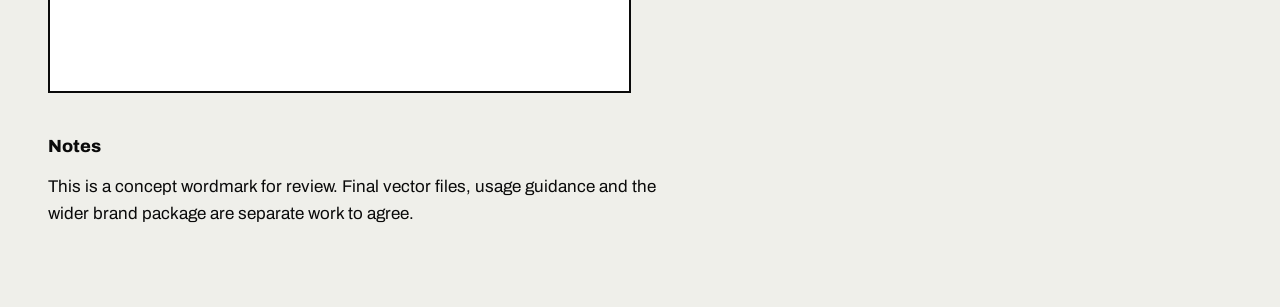
==== commit e5c26589: "Add files via upload" ====
--- a/logo.html
+++ b/logo.html
@@ -3,10 +3,20 @@
 <head>
 <meta charset="utf-8">
 <meta name="viewport" content="width=device-width, initial-scale=1, viewport-fit=cover">
-<title>Uncanny Artistry Logo Direction</title>
+<title>Uncanny Artistry Wordmark</title>
 <meta name="robots" content="noindex">
 <link rel="icon" href="assets/favicon.svg" type="image/svg+xml">
-<!--FONTS-->
+<script>
+/* Preload fonts when served over http(s). Skipped on file:// to avoid noisy console errors. */
+if (/^https?:/.test(location.protocol)) {
+  ['archivo-latin-wdth-normal', 'permanent-marker-latin-400-normal'].forEach(function (f) {
+    var l = document.createElement('link');
+    l.rel = 'preload'; l.as = 'font'; l.type = 'font/woff2'; l.crossOrigin = 'anonymous';
+    l.href = 'fonts/' + f + '.woff2';
+    document.head.appendChild(l);
+  });
+}
+</script>
 <link rel="stylesheet" href="styles.css">
 <style>
   .lp { padding-block: 40px 80px; }
@@ -25,6 +35,7 @@
   .sizes { display: flex; flex-wrap: wrap; align-items: flex-end; gap: 28px 40px; }
   .mono { width: 120px; height: 120px; display: grid; place-items: center; background: var(--ink); position: relative; }
   .mono b { font-family: var(--font); font-stretch: 62%; font-weight: 900; font-size: 4.6rem; line-height: 1; color: var(--lime); text-shadow: .04em .04em 0 var(--magenta); }
+  .mono b i { font-style: normal; display: inline-block; transform: translate(.01em,-.07em) rotate(6deg); }
   .mono.sm { width: 48px; height: 48px; } .mono.sm b { font-size: 1.9rem; }
   .fallback { font: 800 1.5rem/1 Arial, Helvetica, sans-serif; letter-spacing: .04em; text-transform: uppercase; }
   .lockup { display: flex; align-items: center; gap: 18px; }
@@ -40,32 +51,31 @@
 <svg width="0" height="0" style="position:absolute" aria-hidden="true" focusable="false"><defs>
   <filter id="rough-sm" x="-5%" y="-20%" width="110%" height="140%"><feTurbulence type="fractalNoise" baseFrequency="0.09" numOctaves="2" seed="3" result="n"/><feDisplacementMap in="SourceGraphic" in2="n" scale="3"/></filter>
 </defs></svg>
-<div class="notice" role="note">Provisional logo direction. Not approved, not final and not a registered mark.</div>
 <main class="wrap lp">
   <div class="lp-head">
-    <a class="back" href="index.html">Back to the homepage concept</a>
-    <h1 class="display h2">Logo direction</h1>
-    <p>The name is Uncanny, so the mark is slightly off on purpose. The heavy condensed top word carries a magenta shadow that sits a few pixels out of register, like a print that did not line up. Artistry is written by hand on a lime marker swipe, so the brand reads as art made on top of a product.</p>
+    <a class="back" href="index.html">Back to the homepage</a>
+    <h1 class="display h2">The wordmark</h1>
+    <p>The name is Uncanny, so one letter is slightly off on purpose. The A tilts forward, the magenta print sits out of register and a drip falls from the U. Artistry is written by hand on a lime marker swipe, so the brand reads as art made on top of an object.</p>
   </div>
 
   <div class="boards">
-    <div class="board b-paper big span2"><div><a class="logo" href="index.html" aria-label="Uncanny Artistry"><span class="wm"><span class="wm-top">Uncanny</span><span class="wm-bot">Artistry</span></span></a><p class="label">Primary wordmark on paper</p></div></div>
-    <div class="board b-ink big"><div><span class="wm"><span class="wm-top">Uncanny</span><span class="wm-bot">Artistry</span></span><p class="label">On black</p></div></div>
-    <div class="board b-lime big"><div><span class="wm"><span class="wm-top">Uncanny</span><span class="wm-bot">Artistry</span></span><p class="label" style="color:#0A0A0A">On lime</p></div></div>
+    <div class="board b-paper big span2"><div><a class="logo" href="index.html" aria-label="Uncanny Artistry"><span class="wm" role="img" aria-label="Uncanny Artistry"><span class="wm-top" aria-hidden="true"><b>U</b><b>N</b><b>C</b><b class="off">A</b><b>N</b><b>N</b><b>Y</b></span><span class="wm-bot" aria-hidden="true">Artistry</span></span></a><p class="label">Primary wordmark on paper</p></div></div>
+    <div class="board b-ink big"><div><span class="wm" role="img" aria-label="Uncanny Artistry"><span class="wm-top" aria-hidden="true"><b>U</b><b>N</b><b>C</b><b class="off">A</b><b>N</b><b>N</b><b>Y</b></span><span class="wm-bot" aria-hidden="true">Artistry</span></span><p class="label">On black</p></div></div>
+    <div class="board b-lime big"><div><span class="wm" role="img" aria-label="Uncanny Artistry"><span class="wm-top" aria-hidden="true"><b>U</b><b>N</b><b>C</b><b class="off">A</b><b>N</b><b>N</b><b>Y</b></span><span class="wm-bot" aria-hidden="true">Artistry</span></span><p class="label" style="color:#0A0A0A">On lime</p></div></div>
     <div class="board b-white">
       <div class="sizes">
-        <div><div class="mono"><b>UA</b></div><p class="label">Monogram</p></div>
-        <div><div class="mono sm"><b>UA</b></div><p class="label">Small</p></div>
-        <div><span class="wm" style="--wm:1.3rem"><span class="wm-top">Uncanny</span><span class="wm-bot">Artistry</span></span><p class="label">Small wordmark</p></div>
+        <div><div class="mono"><b>U<i>A</i></b></div><p class="label">Monogram</p></div>
+        <div><div class="mono sm"><b>U<i>A</i></b></div><p class="label">Small</p></div>
+        <div><span class="wm" role="img" aria-label="Uncanny Artistry" style="--wm:1.3rem"><span class="wm-top" aria-hidden="true"><b>U</b><b>N</b><b>C</b><b class="off">A</b><b>N</b><b>N</b><b>Y</b></span><span class="wm-bot" aria-hidden="true">Artistry</span></span><p class="label">Small wordmark</p></div>
       </div>
     </div>
-    <div class="board b-white span2"><div><div class="lockup"><div class="mono"><b>UA</b></div><span class="wm" style="--wm:2.6rem"><span class="wm-top">Uncanny</span><span class="wm-bot">Artistry</span></span></div><p class="label">Horizontal lockup, monogram plus wordmark, for wide spaces such as headers and packaging labels</p></div></div>
+    <div class="board b-white span2"><div><div class="lockup"><div class="mono"><b>U<i>A</i></b></div><span class="wm" role="img" aria-label="Uncanny Artistry" style="--wm:2.6rem"><span class="wm-top" aria-hidden="true"><b>U</b><b>N</b><b>C</b><b class="off">A</b><b>N</b><b>N</b><b>Y</b></span><span class="wm-bot" aria-hidden="true">Artistry</span></span></div><p class="label">Horizontal lockup, monogram plus wordmark, for wide spaces such as headers and packaging labels</p></div></div>
     <div class="board b-white"><div><p class="fallback">Uncanny Artistry</p><p class="label">Plain text fallback if fonts do not load</p></div></div>
   </div>
 
   <div class="notes">
-    <h2>Status</h2>
-    <p>Exploratory only. No trademark search has been done, and no registered or trademark symbols are used. Final vector files, usage rules and a full brand package belong to separately agreed work.</p>
+    <h2>Notes</h2>
+    <p>This is a concept wordmark for review. Final vector files, usage guidance and the wider brand package are separate work to agree.</p>
   </div>
 </main>
 </body>
--- a/styles.css
+++ b/styles.css
@@ -102,20 +102,16 @@
 .btn-ghost:hover { background: var(--ink); color: var(--paper); box-shadow: none; transform: none; }
 .btn-ghost:active { transform: translate(1px, 1px); }
 
-/* Notice + header --------------------------------------------------------- */
+/* Header ---------------------------------------------------------- */
 .skip { position: absolute; left: 12px; top: -60px; z-index: 100; background: var(--lime); color: var(--ink); padding: 10px 14px; font-weight: 700; transition: top .15s; }
 .skip:focus { top: 12px; }
-.notice { background: var(--ink); color: var(--lime); font-size: .8125rem; line-height: 1.35; text-align: center; padding: 8px max(16px, env(safe-area-inset-right, 0px)) 8px max(16px, env(safe-area-inset-left, 0px)); }
 
 body::before { content: ""; position: fixed; inset: 0 0 auto; height: env(safe-area-inset-top, 0px); background: var(--paper); z-index: 60; }
 .site-header { position: sticky; top: env(safe-area-inset-top, 0px); z-index: 50; background: var(--paper); border-bottom: 2.5px solid var(--ink); }
 .header-row { height: var(--header-h); display: flex; align-items: center; justify-content: space-between; gap: 16px; }
 .nav { display: none; }
-.header-tools { display: flex; align-items: center; gap: 4px; }
-
-.icon-btn { position: relative; width: 44px; height: 44px; display: grid; place-items: center; background: none; border: 0; border-radius: 50%; color: var(--ink); cursor: pointer; transition: background-color .15s; }
-.icon-btn:hover { background: var(--lime); }
-.bag-count { position: absolute; top: 3px; right: 1px; min-width: 18px; height: 18px; padding: 0 4px; border-radius: 9px; background: var(--magenta); color: var(--white); font-size: .6875rem; font-weight: 800; line-height: 18px; text-align: center; }
+.header-tools { display: flex; align-items: center; gap: 10px; }
+
 
 .menu-btn { display: inline-flex; align-items: center; gap: 10px; height: 44px; padding: 0 14px; margin-left: 6px; font: 800 .9rem/1 var(--font); letter-spacing: .04em; text-transform: uppercase; color: var(--paper); background: var(--ink); border: 0; border-radius: 4px; cursor: pointer; }
 .menu-btn:hover { background: var(--magenta); }
@@ -126,21 +122,23 @@
 .menu-btn[aria-expanded="true"] .burger i:first-child { top: 5px; transform: rotate(45deg); }
 .menu-btn[aria-expanded="true"] .burger i:last-child { top: 5px; transform: rotate(-45deg); }
 
-/* Wordmark (provisional) -------------------------------------------------- */
+/* Wordmark ---------------------------------------------------------------- */
 .logo { text-decoration: none; display: inline-block; line-height: 1; }
 .wm { position: relative; display: inline-flex; flex-direction: column; align-items: flex-start; --wm: 1.9rem; }
 .wm-top {
-  position: relative; display: block;
+  position: relative; display: block; white-space: nowrap;
   font-family: var(--font); font-stretch: 62%; font-weight: 900; text-transform: uppercase;
   font-size: var(--wm); line-height: .8; letter-spacing: .02em;
   text-shadow: .05em .05em 0 var(--magenta);
 }
+.wm-top b { font-weight: inherit; display: inline-block; position: relative; }
+.wm-top b.off { transform: translate(.015em, -.07em) rotate(6deg); transform-origin: 50% 90%; }
+.wm-top b:first-child::after { content: ""; position: absolute; left: .17em; top: 82%; width: .075em; height: .3em; background: var(--magenta); border-radius: 0 0 .05em .05em; }
 .wm-bot {
   position: relative; display: block; align-self: flex-end;
   font-family: var(--marker); font-size: calc(var(--wm) * .56); line-height: 1;
   margin-top: calc(var(--wm) * -.06); margin-right: calc(var(--wm) * .06);
-  transform: rotate(-3deg); padding: 0 .3em;
-  color: var(--ink);
+  transform: rotate(-3deg); padding: 0 .3em; color: var(--ink);
 }
 .wm-bot::before { content: ""; position: absolute; inset: 12% 0 6% 0; background: var(--lime); transform: skewX(-12deg); z-index: -1; filter: url(#rough-sm); }
 .logo-lg .wm { --wm: 3rem; }
@@ -157,12 +155,6 @@
 
 .hero-art { position: relative; margin: 0; background: var(--ink); aspect-ratio: 5 / 6; border: 2.5px solid var(--ink); box-shadow: var(--hard); }
 .hero-art > svg { display: block; width: 100%; height: 100%; overflow: hidden; }
-.sticker {
-  position: absolute; right: 14px; bottom: 14px; z-index: 2;
-  background: var(--paper); color: var(--ink); border: 2px solid var(--ink);
-  font-family: var(--marker); font-size: .95rem; line-height: 1; padding: 8px 12px; transform: rotate(3deg);
-}
-
 @media (prefers-reduced-motion: no-preference) {
   .ht-line { animation: rise .8s cubic-bezier(.2,.8,.2,1) both; }
   .ht-2 { animation-delay: .12s; }
@@ -173,9 +165,13 @@
 @keyframes spin { to { transform: rotate(360deg); } }
 
 /* Marquee ----------------------------------------------------------------- */
-.marquee { background: var(--lime); border-block: 2.5px solid var(--ink); overflow: hidden; }
-.marquee-track { display: flex; width: max-content; animation: slide 38s linear infinite; }
-.marquee:hover .marquee-track { animation-play-state: paused; }
+.marquee { position: relative; background: var(--lime); border-block: 2.5px solid var(--ink); overflow: hidden; }
+.marquee-track { display: flex; width: max-content; animation: slide 38s linear infinite; will-change: transform; }
+.marquee:hover .marquee-track, .motion-off .marquee-track, .motion-off .badge-ring { animation-play-state: paused; }
+.pause { position: absolute; right: max(10px, env(safe-area-inset-right, 0px)); top: 50%; transform: translateY(-50%); width: 44px; height: 44px; display: grid; place-items: center; background: var(--ink); color: var(--lime); border: 0; border-radius: 50%; cursor: pointer; z-index: 2; }
+.pause:hover { background: var(--magenta); color: var(--white); }
+.pause .i-play, .pause[aria-pressed="true"] .i-pause { display: none; }
+.pause[aria-pressed="true"] .i-play { display: block; }
 .marquee ul { display: flex; align-items: center; flex-shrink: 0; }
 .marquee li { font-family: var(--font); font-stretch: 62%; font-weight: 900; text-transform: uppercase; font-size: clamp(1.6rem, 5vw, 2.6rem); line-height: 1; padding: 14px 22px; white-space: nowrap; }
 .marquee li.dot { padding: 0 4px; display: flex; color: var(--magenta); }
@@ -183,7 +179,7 @@
 @media (prefers-reduced-motion: reduce) { .marquee-track { animation: none; } }
 
 /* Ideas (features) -------------------------------------------------------- */
-.ideas { padding-block: 72px; }
+.ideas { padding-block: clamp(64px, 10vw, 120px); }
 .ideas-grid { display: grid; gap: 36px; }
 .ideas-head { min-width: 0; }
 .ideas-list { border-top: 2.5px solid var(--ink); }
@@ -191,44 +187,22 @@
 .ideas-list p { max-width: 42ch; color: var(--ink); }
 .ideas-list li:hover { background: var(--lime); padding-inline: 14px; }
 
-/* Shop (bento on desktop, swipe row on mobile) ---------------------------- */
-.shop { padding-block: 24px 90px; }
-.shop-head { display: grid; gap: 22px; margin-bottom: 30px; }
-.shop-meta { display: grid; gap: 14px; max-width: 46ch; }
-.cats { display: flex; flex-wrap: wrap; gap: 8px; }
-.cat { font: 800 .78rem/1.1 var(--font); text-transform: uppercase; letter-spacing: .04em; padding: 11px 15px; border: 2.5px solid var(--ink); border-radius: 999px; background: transparent; color: var(--ink); cursor: pointer; transition: background-color .15s, color .15s; }
-.cat.is-on { background: var(--ink); color: var(--paper); }
-.cat:disabled { border-style: dashed; border-color: var(--muted); color: var(--muted); cursor: not-allowed; }
-.shop-note { color: var(--muted); font-size: .98rem; }
-
-.bento { display: flex; gap: 14px; overflow-x: auto; scroll-snap-type: x mandatory; scroll-padding-inline: var(--gutter); margin-inline: calc(var(--gutter) * -1); padding: 4px var(--gutter) 20px; scrollbar-width: none; overscroll-behavior-x: contain; }
-.bento::-webkit-scrollbar { display: none; }
-.tile { flex: 0 0 78%; max-width: 340px; scroll-snap-align: center; min-width: 0; display: grid; }
-.tile > a { display: grid; grid-template-rows: 1fr auto; text-decoration: none; border: 2.5px solid var(--ink); background: var(--white); transition: transform .2s ease, box-shadow .2s ease; }
-.tile > a:hover { transform: translate(-3px, -3px); box-shadow: 8px 8px 0 var(--ink); }
-.tile-art { position: relative; aspect-ratio: 1 / 1.14; overflow: hidden; border-bottom: 2.5px solid var(--ink); }
-.t-lime .tile-art { background: var(--lime); --deco: var(--magenta); }
-.t-magenta .tile-art { background: var(--magenta); --deco: var(--ink); }
-.t-ink .tile-art { background: var(--ink); --deco: var(--magenta); }
-.t-paper .tile-art { background: var(--white); --deco: var(--lime); }
-.deco { position: absolute; width: 78%; aspect-ratio: 1; left: 11%; top: 9%; border-radius: 50%; background: var(--deco); filter: url(#rough); }
-.t-feature .deco { width: 86%; left: 7%; top: 5%; }
-.p { position: absolute; bottom: 6%; left: 50%; height: 80%; width: auto; transform: translateX(-50%); transition: transform .35s cubic-bezier(.3,1.4,.5,1); }
-.t-feature .p-main { height: 90%; left: 56%; }
-.t-feature .p-back { height: 60%; left: 22%; transform: translateX(-50%) rotate(-7deg); }
-.tile > a:hover .p-main { transform: translateX(-50%) translateY(-6px) rotate(-3deg); }
-.tile > a:hover .p-back { transform: translateX(-50%) translateY(-3px) rotate(-10deg); }
-.chip { position: absolute; left: 10px; top: 10px; z-index: 2; background: var(--paper); color: var(--ink); border: 2px solid var(--ink); font-size: .72rem; font-weight: 700; line-height: 1; padding: 6px 8px; }
-.tile-bar { display: grid; grid-template-columns: 1fr auto; column-gap: 12px; align-items: center; padding: 14px 14px 15px 16px; color: var(--ink); }
-.tile-name { font-weight: 800; font-size: 1.05rem; line-height: 1.2; }
-.tile-sub { grid-column: 1; color: var(--muted); font-size: .88rem; line-height: 1.35; }
-.go { grid-column: 2; grid-row: 1 / span 2; width: 40px; height: 40px; border-radius: 50%; display: grid; place-items: center; background: var(--ink); color: var(--paper); transition: background-color .15s, transform .2s; }
-.tile > a:hover .go { background: var(--magenta); transform: rotate(-45deg); }
-.t-next { display: grid; }
-.next-inner { display: flex; flex-direction: column; justify-content: center; gap: 12px; padding: 28px 22px; border: 2.5px dashed var(--ink); min-height: 100%; }
-.next-inner h3 { font-family: var(--font); font-stretch: 62%; font-weight: 900; text-transform: uppercase; font-size: 2.6rem; line-height: .9; }
-.next-inner p { max-width: 30ch; color: var(--muted); }
-.swipe-hint { margin-top: 2px; font-family: var(--marker); font-size: 1rem; color: var(--magenta); transform: rotate(-1.5deg); }
+/* Drinkware: three staged product presentations -------------------------- */
+.shop { padding-block: 8px clamp(72px, 10vw, 130px); }
+.shop-head { display: grid; gap: 14px; margin-bottom: clamp(28px, 5vw, 48px); }
+.shop-note { color: var(--muted); max-width: 40ch; }
+.pp { display: grid; gap: 22px; margin-bottom: clamp(48px, 7vw, 88px); }
+.pp-art { position: relative; border: 2.5px solid var(--ink); box-shadow: var(--hard); aspect-ratio: 640 / 600; background: var(--ink); min-width: 0; }
+.pp-art svg { display: block; width: 100%; height: 100%; overflow: hidden; }
+.pp-piece { transition: transform .45s cubic-bezier(.3,1.4,.5,1); }
+.pp-art:hover .pp-piece { transform: translateY(-8px); }
+.pp-copy { display: grid; gap: 14px; align-content: center; justify-items: start; min-width: 0; }
+.pp-copy .tag { margin-bottom: 0; }
+.pp-title { font-size: clamp(3.4rem, 15vw, 7rem); line-height: .82; }
+.pp-body { max-width: 34ch; font-size: 1.12rem; line-height: 1.5; }
+.pp-copy .btn { margin-top: 8px; }
+.more-strip { display: flex; align-items: center; gap: 12px; padding: 22px clamp(16px, 3vw, 28px); border: 2.5px dashed var(--ink); font-weight: 700; font-size: 1.05rem; line-height: 1.35; }
+.more-strip svg { flex: none; }
 
 /* Story ------------------------------------------------------------------- */
 .story { background: var(--ink); color: var(--paper); padding-block: 80px 36px; }
@@ -241,27 +215,20 @@
 .manifesto li:nth-child(1) { color: var(--lime); transform: rotate(-1.5deg); }
 .manifesto li:nth-child(2) { color: var(--magenta); transform: rotate(1deg) translateX(10px); }
 .manifesto li:nth-child(3) { color: var(--paper); transform: rotate(-.5deg); }
-.draft-note { font-size: .85rem; color: #a9a9a2; }
 
 .moments { display: grid; grid-template-columns: 1fr 1fr; gap: 14px; }
 .m { position: relative; margin: 0; aspect-ratio: 3 / 3.8; border: 2.5px solid var(--paper); overflow: hidden; min-width: 0; }
 .m svg { display: block; width: 100%; height: 100%; }
 .m-label { position: absolute; left: 8px; bottom: 8px; background: var(--paper); color: var(--ink); font-weight: 800; font-size: .8rem; text-transform: uppercase; letter-spacing: .04em; line-height: 1; padding: 6px 8px; }
 .m-desk, .m-out { transform: translateY(18px); }
-.story-caption { margin-top: 44px; font-size: .82rem; color: #a9a9a2; }
-
-/* Join -------------------------------------------------------------------- */
-.join { background: var(--lime); border-block: 2.5px solid var(--ink); padding-block: 72px; }
-.join-grid { display: grid; gap: 34px; align-items: end; }
-.join-side { display: grid; gap: 14px; max-width: 460px; min-width: 0; }
-.join-side > p:first-child { font-size: 1.2rem; font-weight: 600; line-height: 1.35; }
-.join-form { display: grid; gap: 12px; }
-.join-form input { width: 100%; min-height: 52px; padding: 0 16px; font: 600 1rem var(--font); color: var(--ink); background: var(--white); border: 2.5px solid var(--ink); border-radius: 4px; }
-.join-form input::placeholder { color: #6e6e68; }
-.join-form input[aria-invalid="true"] { border-color: var(--magenta); box-shadow: 0 0 0 3px var(--magenta); }
-.join-form .btn { width: 100%; }
-.form-msg { min-height: 1.4em; font-weight: 700; font-size: .95rem; }
-.fine { font-size: .82rem; }
+
+/* Closing band ------------------------------------------------------------ */
+.closing { background: var(--lime); border-block: 2.5px solid var(--ink); padding-block: clamp(64px, 9vw, 110px); }
+.closing-grid { display: grid; gap: 32px; align-items: end; }
+.closing-side { display: grid; gap: 22px; max-width: 460px; min-width: 0; }
+.closing-side p { font-size: 1.2rem; font-weight: 600; line-height: 1.4; }
+.closing-cta { display: flex; flex-wrap: wrap; gap: 14px 16px; }
+.closing .btn-ghost { border-color: var(--ink); }
 
 /* Footer ------------------------------------------------------------------ */
 .site-footer { background: var(--paper); padding-top: 56px; }
@@ -283,19 +250,31 @@
 .menu a:hover, .menu a:focus-visible { color: var(--lime); transform: translateX(8px); }
 .menu a.btn { display: inline-flex; font-stretch: 100%; font-size: 1rem; line-height: 1; letter-spacing: .02em; }
 .menu a.btn:hover, .menu a.btn:focus-visible { color: var(--ink); transform: translate(-2px, -2px); }
-.menu-note { color: #a9a9a2; font-size: .88rem; }
 body.menu-open { overflow: hidden; }
 body.menu-open .site-header { background: var(--ink); color: var(--paper); border-bottom-color: var(--paper); }
 body.menu-open::before { background: var(--ink); }
-body.menu-open .icon-btn { color: var(--paper); }
-body.menu-open .icon-btn:hover { color: var(--ink); }
-body.menu-open .menu-btn { background: var(--lime); color: var(--ink); }
+body.menu-open body.menu-open body.menu-open .menu-btn { background: var(--lime); color: var(--ink); }
 body.menu-open .wm-bot { color: var(--ink); }
 body.menu-open .wm-top { color: var(--paper); }
 
-/* Toast ------------------------------------------------------------------- */
-.toast { position: fixed; left: 50%; bottom: calc(18px + env(safe-area-inset-bottom, 0px)); z-index: 90; max-width: min(92vw, 440px); transform: translate(-50%, 140%); opacity: 0; visibility: hidden; background: var(--ink); color: var(--paper); border: 2.5px solid var(--lime); padding: 12px 16px; font-weight: 600; font-size: .95rem; line-height: 1.35; transition: transform .25s cubic-bezier(.3,1.2,.5,1), opacity .2s, visibility .25s; pointer-events: none; }
-.toast.show { transform: translate(-50%, 0); opacity: 1; visibility: visible; }
+/* Concept preview dialog -------------------------------------------------- */
+body.dialog-open { overflow: hidden; }
+.concept { padding: 0; border: 2.5px solid var(--ink); width: min(940px, calc(100vw - 24px)); max-height: calc(100dvh - 24px); overflow: auto; background: var(--paper); color: var(--ink); box-shadow: 10px 10px 0 var(--magenta); margin: auto; }
+.concept::backdrop { background: rgba(10, 10, 10, .74); }
+.concept-inner { position: relative; display: grid; }
+.concept-art { display: grid; place-items: center; min-height: 260px; padding: 28px 20px 12px; border-bottom: 2.5px solid var(--ink); }
+.concept-art svg { height: min(44vh, 420px); width: auto; max-width: 100%; }
+.concept-copy { display: grid; gap: 12px; align-content: center; justify-items: start; padding: 24px 22px 26px; }
+.concept-copy .tag { margin-bottom: 0; }
+.concept-title { font-size: clamp(3rem, 12vw, 5.2rem); line-height: .85; }
+.concept-copy p { max-width: 36ch; }
+.concept-fine { color: var(--muted); font-size: .92rem; }
+.concept-actions { display: flex; flex-wrap: wrap; gap: 12px 14px; padding-top: 6px; }
+.concept-x { position: absolute; top: 10px; right: 10px; width: 44px; height: 44px; display: grid; place-items: center; background: var(--paper); color: var(--ink); border: 2.5px solid var(--ink); border-radius: 50%; cursor: pointer; z-index: 2; }
+.concept-x:hover { background: var(--magenta); color: var(--white); }
+@media (prefers-reduced-motion: no-preference) {
+  .concept[open] { animation: rise .35s cubic-bezier(.2,.8,.2,1) both; }
+}
 
 /* Extras ------------------------------------------------------------------ */
 .btn-sm { min-height: 42px; padding: 0 16px; font-size: .8rem; box-shadow: 3px 3px 0 var(--shadow); }
@@ -317,7 +296,6 @@
 
 /* Tablet ------------------------------------------------------------------ */
 @media (min-width: 640px) {
-  .tile { flex-basis: 46%; }
   .moments { gap: 18px; }
   .footer-grid { grid-template-columns: 1.4fr 1fr 1fr; }
   .foot-base { grid-template-columns: 1fr auto; }
@@ -350,28 +328,20 @@
   .ideas-head { position: sticky; top: calc(var(--header-h) + 32px); align-self: start; }
   .ideas-list li { padding-block: 34px; }
 
-  .shop { padding-block: 40px 140px; }
-  .shop-head { grid-template-columns: 1fr auto; align-items: end; margin-bottom: 44px; }
-  .bento { display: grid; grid-template-columns: 1.5fr 1fr 1fr; gap: 24px; overflow: visible; scroll-snap-type: none; margin: 0; padding: 0; }
-  .tile { flex: none; max-width: none; }
-  .t-feature { grid-row: 1 / span 2; }
-  .t-feature > a { height: 100%; }
-  .t-feature .tile-art { aspect-ratio: auto; height: 100%; }
-  .t-feature .deco { width: 92%; left: 4%; top: 14%; }
-  .t-feature .p-main { height: auto; width: 66%; left: 60%; bottom: 8%; }
-  .t-feature .p-back { height: auto; width: 34%; left: 20%; bottom: 8%; }
-  .swipe-hint { display: none; }
+  .shop-head { grid-template-columns: 1fr auto; align-items: end; }
+  .pp { grid-template-columns: minmax(0, 7fr) minmax(0, 5fr); gap: 72px; align-items: center; }
+  .pp:nth-of-type(even) .pp-art { order: 2; }
+  .pp-title { font-size: clamp(5rem, 8vw, 8.5rem); }
+  .concept-inner { grid-template-columns: 1fr 1fr; }
+  .concept-art { border-bottom: 0; border-right: 2.5px solid var(--ink); padding: 28px; }
+  .concept-copy { padding: 40px 36px; }
 
   .story { padding-block: 130px 48px; }
   .story-grid { grid-template-columns: minmax(0, 6fr) minmax(0, 6fr); gap: 80px; }
   .story-copy { position: sticky; top: calc(var(--header-h) + 40px); }
   .moments { gap: 20px; }
 
-  .join { padding-block: 110px; }
-  .join-grid { grid-template-columns: minmax(0, 1.4fr) minmax(0, .8fr); gap: 72px; }
-  .join-form { grid-template-columns: 1fr auto; }
-  .join-form .btn { width: auto; }
-  .join-form .form-msg { grid-column: 1 / -1; }
+  .closing-grid { grid-template-columns: minmax(0, 1.4fr) minmax(0, .8fr); gap: 72px; }
 }
 
 @media (min-width: 1280px) {
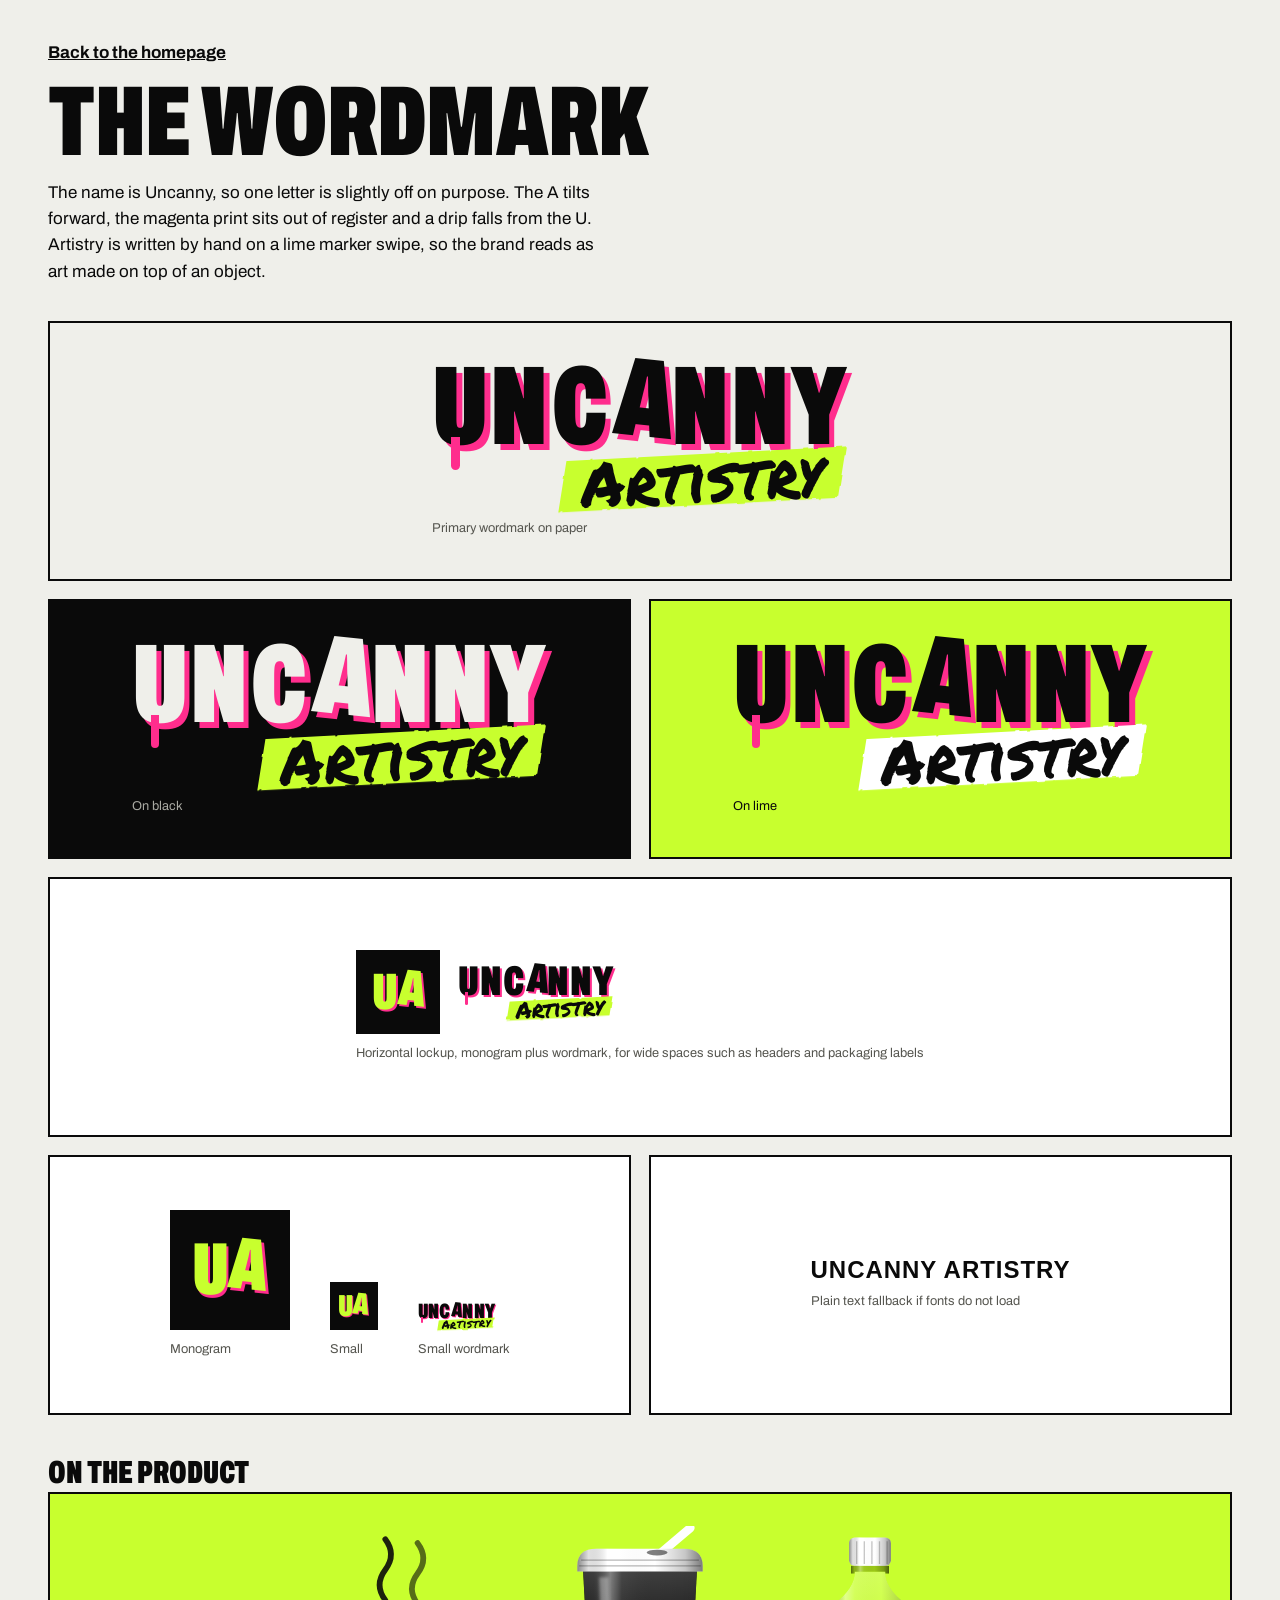
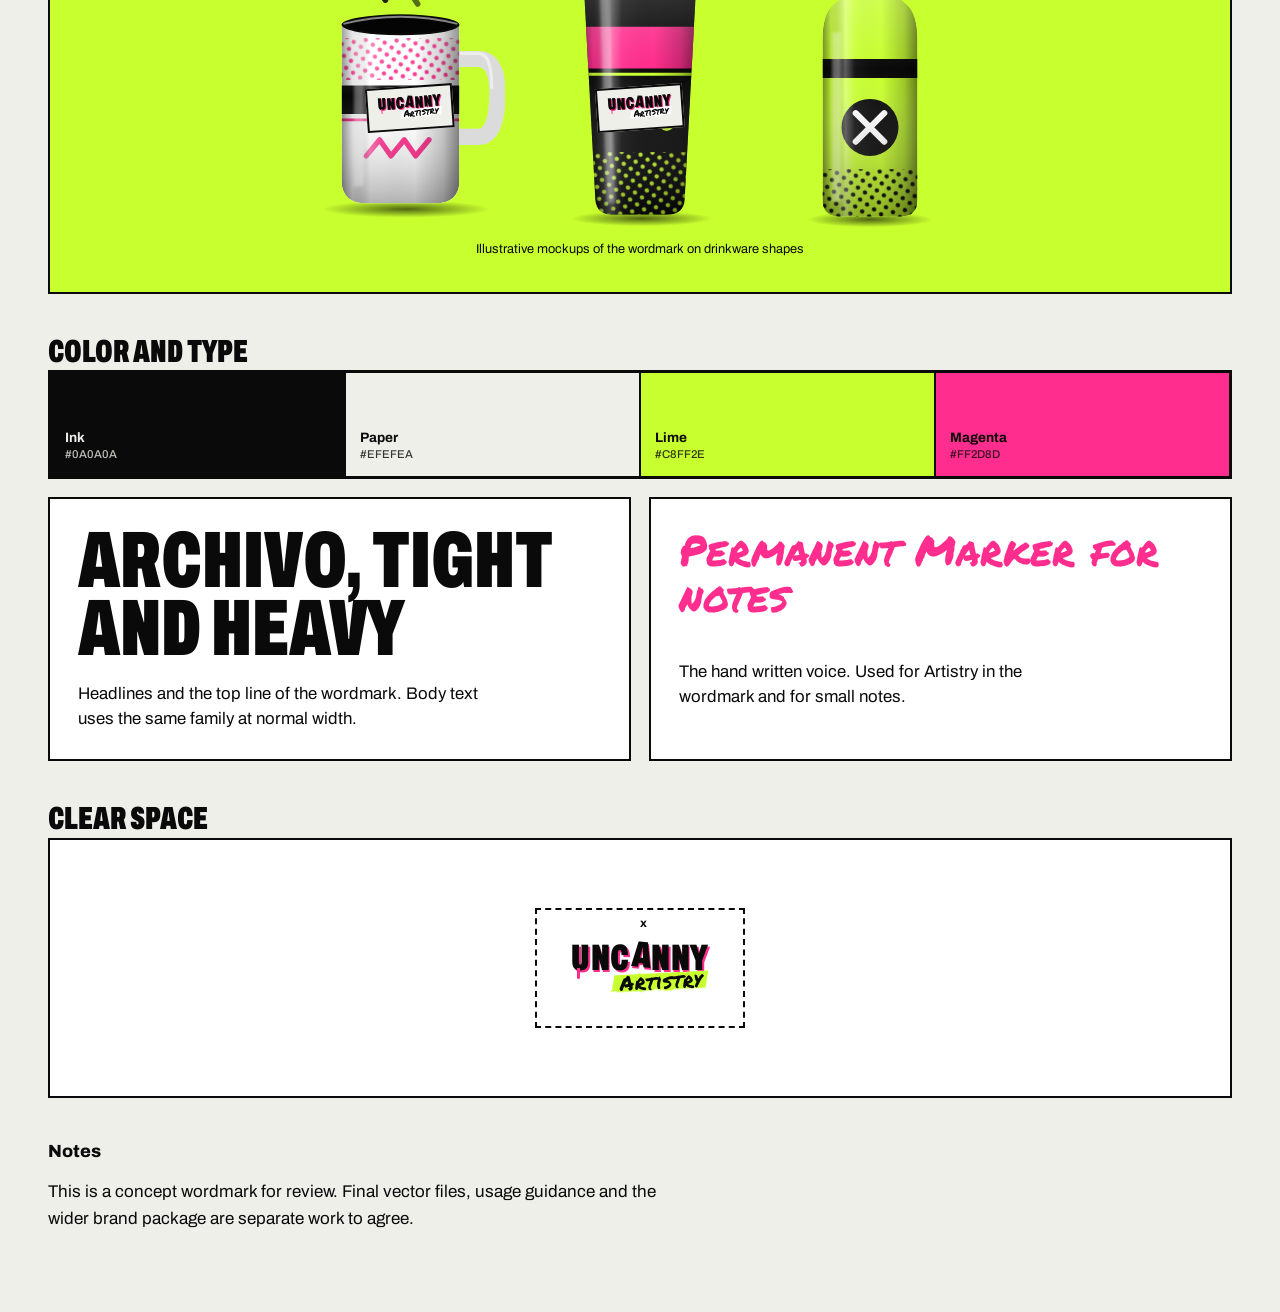
==== commit 26e887d0: "Add files via upload" ====
--- a/logo.html
+++ b/logo.html
@@ -40,6 +40,23 @@
   .fallback { font: 800 1.5rem/1 Arial, Helvetica, sans-serif; letter-spacing: .04em; text-transform: uppercase; }
   .lockup { display: flex; align-items: center; gap: 18px; }
   .lockup .mono { width: 84px; height: 84px; flex: none; } .lockup .mono b { font-size: 3.2rem; }
+  .id-grid { display: grid; gap: 18px; margin-top: 18px; }
+  .swatches { display: grid; grid-template-columns: repeat(2, 1fr); gap: 0; border: 2.5px solid var(--ink); }
+  .sw { padding: 56px 14px 14px; font-size: .85rem; font-weight: 700; line-height: 1.3; border: 1.25px solid var(--ink); }
+  .sw small { display: block; font-weight: 500; opacity: .8; }
+  .type-card { padding: 28px; border: 2.5px solid var(--ink); background: var(--white); display: grid; gap: 18px; }
+  .type-card .big-a { font-family: var(--font); font-stretch: 62%; font-weight: 900; text-transform: uppercase; font-size: clamp(3rem, 12vw, 5rem); line-height: .85; }
+  .type-card .big-m { font-family: var(--marker); font-size: clamp(1.8rem, 6vw, 2.6rem); line-height: 1.1; color: var(--magenta); }
+  .type-card .big-b { font-size: 1.05rem; line-height: 1.5; max-width: 40ch; }
+  .onprod { display: flex; flex-wrap: wrap; justify-content: center; align-items: flex-end; gap: 28px 40px; min-height: 0; }
+  .pw { position: relative; width: 190px; }
+  .pw svg { display: block; width: 100%; height: auto; }
+  .pw .wm { position: absolute; left: 50%; top: 60%; transform: translate(-50%, -50%) rotate(-4deg); --wm: 1.05rem; color: var(--ink); background: var(--paper); border: 2px solid var(--ink); padding: 8px 10px 10px; }
+  .clear { display: grid; place-items: center; padding: 40px; }
+  .clearbox { position: relative; padding: 34px; border: 2px dashed var(--ink); }
+  .clearbox::before { content: "x"; position: absolute; top: 6px; left: 50%; font: 700 .75rem var(--font); }
+  .lp-sub { font-family: var(--font); font-stretch: 62%; font-weight: 900; text-transform: uppercase; font-size: 2rem; line-height: .9; margin: 44px 0 4px; }
+  @media (min-width: 760px) { .swatches { grid-template-columns: repeat(4, 1fr); } .id-grid { grid-template-columns: 1fr 1fr; } }
   .notes { display: grid; gap: 14px; margin-top: 40px; max-width: 62ch; }
   .notes h2 { font-size: 1.1rem; font-weight: 800; }
   .label { font-size: .8rem; color: var(--muted); margin-top: 10px; }
@@ -48,9 +65,134 @@
 </style>
 </head>
 <body>
-<svg width="0" height="0" style="position:absolute" aria-hidden="true" focusable="false"><defs>
-  <filter id="rough-sm" x="-5%" y="-20%" width="110%" height="140%"><feTurbulence type="fractalNoise" baseFrequency="0.09" numOctaves="2" seed="3" result="n"/><feDisplacementMap in="SourceGraphic" in2="n" scale="3"/></filter>
-</defs></svg>
+<svg class="sprite" width="0" height="0" aria-hidden="true" focusable="false">
+  <defs>
+    <filter id="rough" x="-10%" y="-10%" width="120%" height="120%">
+      <feTurbulence type="fractalNoise" baseFrequency="0.035" numOctaves="3" seed="7" result="n"/>
+      <feDisplacementMap in="SourceGraphic" in2="n" scale="16"/>
+    </filter>
+    <filter id="rough-sm" x="-5%" y="-20%" width="110%" height="140%">
+      <feTurbulence type="fractalNoise" baseFrequency="0.09" numOctaves="2" seed="3" result="n"/>
+      <feDisplacementMap in="SourceGraphic" in2="n" scale="3"/>
+    </filter>
+    <filter id="grain" x="0" y="0" width="100%" height="100%">
+      <feTurbulence type="fractalNoise" baseFrequency="0.9" numOctaves="2" seed="4"/>
+      <feColorMatrix values="0 0 0 0 1  0 0 0 0 1  0 0 0 0 1  0 0 0 0.55 0"/>
+    </filter>
+    <filter id="soft" x="-20%" y="-5%" width="140%" height="110%"><feGaussianBlur stdDeviation="1.6"/></filter>
+
+    <!-- Cylinder shading laid over any base colour -->
+    <linearGradient id="g-cyl" x1="0" x2="1" y1="0" y2="0">
+      <stop offset="0" stop-color="#000" stop-opacity=".46"/>
+      <stop offset=".09" stop-color="#000" stop-opacity=".12"/>
+      <stop offset=".24" stop-color="#fff" stop-opacity=".34"/>
+      <stop offset=".34" stop-color="#fff" stop-opacity=".05"/>
+      <stop offset=".62" stop-color="#000" stop-opacity="0"/>
+      <stop offset=".86" stop-color="#000" stop-opacity=".22"/>
+      <stop offset="1" stop-color="#000" stop-opacity=".52"/>
+    </linearGradient>
+    <linearGradient id="g-top" x1="0" x2="0" y1="0" y2="1">
+      <stop offset="0" stop-color="#fff" stop-opacity=".22"/>
+      <stop offset=".4" stop-color="#fff" stop-opacity="0"/>
+      <stop offset="1" stop-color="#000" stop-opacity=".3"/>
+    </linearGradient>
+    <radialGradient id="g-shadow" cx=".5" cy=".5" r=".5">
+      <stop offset="0" stop-color="#000" stop-opacity=".6"/>
+      <stop offset="1" stop-color="#000" stop-opacity="0"/>
+    </radialGradient>
+    <pattern id="dots" width="9" height="9" patternUnits="userSpaceOnUse" patternTransform="rotate(35)"><circle cx="4.5" cy="4.5" r="2.3" fill="#fff"/></pattern>
+    <mask id="m-dots" maskUnits="userSpaceOnUse" x="0" y="0" width="200" height="320"><rect width="200" height="320" fill="url(#dots)"/></mask>
+    <clipPath id="c-tumbler"><path d="M40 46 H160 L147 288 Q146 304 128 304 H72 Q54 304 53 288 Z"/></clipPath>
+    <clipPath id="c-mug"><path d="M28 104 H152 V268 Q152 292 126 292 H54 Q28 292 28 268 Z"/></clipPath>
+    <clipPath id="c-bottle"><path d="M84 48 Q84 66 62 82 Q50 92 50 120 V288 Q50 306 68 306 H132 Q150 306 150 288 V120 Q150 92 138 82 Q116 66 116 48 Z"/></clipPath>
+    <clipPath id="c-glass"><path d="M40 44 H160 L146 290 Q145 304 130 304 H70 Q55 304 54 290 Z"/></clipPath>
+
+    <!-- Tall tumbler with lid and striped straw (concept shape) -->
+    <symbol id="p-tumbler" viewBox="0 0 200 320">
+      <ellipse cx="102" cy="308" rx="74" ry="8" fill="url(#g-shadow)"/>
+      <path d="M120 30 L153 2" stroke="var(--lid)" stroke-width="9" stroke-linecap="round" fill="none"/>
+      <path d="M120 30 L153 2" stroke="#fff" stroke-width="3" stroke-dasharray="5 7" stroke-linecap="round" fill="none" opacity=".6"/>
+      <g clip-path="url(#c-tumbler)">
+        <rect x="30" y="40" width="140" height="270" fill="var(--body)"/>
+        <path d="M30 106 H170 V150 H30Z" fill="var(--accent)"/>
+        <path d="M30 156 H170" stroke="var(--ink)" stroke-width="3"/>
+        <path d="M58 202 q10 -22 20 0 t20 0 t20 0 t20 0" stroke="var(--ink)" stroke-width="5.5" stroke-linecap="round" fill="none"/>
+        <rect x="30" y="238" width="140" height="70" fill="var(--ink)" mask="url(#m-dots)"/>
+        <path d="M40 46 H160 L147 288 Q146 304 128 304 H72 Q54 304 53 288 Z" fill="url(#g-cyl)"/>
+        <path d="M40 46 H160 L147 288 Q146 304 128 304 H72 Q54 304 53 288 Z" fill="url(#g-top)"/>
+      </g>
+      <path d="M34 42 Q34 24 54 24 H146 Q166 24 166 42 V48 H34 Z" fill="var(--lid)"/>
+      <path d="M34 42 Q34 24 54 24 H146 Q166 24 166 42 V48 H34 Z" fill="url(#g-cyl)"/>
+      <path d="M38 36 H162 M36 42 H164" stroke="#000" stroke-width="1.4" opacity=".28"/>
+      <ellipse cx="118" cy="28" rx="11" ry="3" fill="#000" opacity=".5"/>
+      <path d="M57 54 H67 L74 292 H65 Z" fill="#fff" opacity=".32" filter="url(#soft)"/>
+    </symbol>
+
+    <!-- Mug with steam (concept shape) -->
+    <symbol id="p-mug" viewBox="0 0 200 320">
+      <ellipse cx="96" cy="298" rx="88" ry="9" fill="url(#g-shadow)"/>
+      <path d="M74 78 q-12 -16 0 -32 t0 -32" stroke="var(--accent)" stroke-width="6" stroke-linecap="round" fill="none" opacity=".9"/>
+      <path d="M108 82 q-12 -16 0 -32 t0 -32" stroke="var(--accent)" stroke-width="6" stroke-linecap="round" fill="none" opacity=".6"/>
+      <path d="M150 140 H172 Q192 140 192 176 Q192 222 172 222 H150" stroke="var(--body)" stroke-width="17" stroke-linecap="round" stroke-linejoin="round" fill="none"/>
+      <path d="M150 140 H172 Q192 140 192 176 Q192 222 172 222 H150" stroke="#000" stroke-width="17" stroke-linecap="round" stroke-linejoin="round" fill="none" opacity=".14"/>
+      <path d="M152 134 H172 Q186 134 186 170" stroke="#fff" stroke-width="3.5" stroke-linecap="round" fill="none" opacity=".5"/>
+      <g clip-path="url(#c-mug)">
+        <rect x="20" y="98" width="140" height="200" fill="var(--body)"/>
+        <path d="M20 168 H160 V198 H20Z" fill="var(--accent)"/>
+        <path d="M20 204 H160" stroke="var(--ink)" stroke-width="3"/>
+        <path d="M54 242 l14 -17 l12 17 l14 -17 l12 17 l14 -17" stroke="var(--ink)" stroke-width="5.5" stroke-linecap="round" stroke-linejoin="round" fill="none"/>
+        <rect x="20" y="118" width="140" height="44" fill="var(--ink)" mask="url(#m-dots)"/>
+        <path d="M28 104 H152 V268 Q152 292 126 292 H54 Q28 292 28 268 Z" fill="url(#g-cyl)"/>
+        <path d="M28 104 H152 V268 Q152 292 126 292 H54 Q28 292 28 268 Z" fill="url(#g-top)"/>
+      </g>
+      <ellipse cx="90" cy="104" rx="62" ry="11" fill="var(--lid)"/>
+      <ellipse cx="90" cy="105" rx="55" ry="8" fill="#000" opacity=".62"/>
+      <path d="M30 103 Q90 88 150 103" stroke="#fff" stroke-width="2" fill="none" opacity=".5"/>
+      <path d="M41 114 H51 V274 H41 Z" fill="#fff" opacity=".3" filter="url(#soft)"/>
+    </symbol>
+
+    <!-- Bottle with ribbed cap (concept shape) -->
+    <symbol id="p-bottle" viewBox="0 0 200 320">
+      <ellipse cx="100" cy="309" rx="66" ry="8" fill="url(#g-shadow)"/>
+      <rect x="78" y="12" width="44" height="30" rx="6" fill="var(--lid)"/>
+      <rect x="78" y="12" width="44" height="30" rx="6" fill="url(#g-cyl)"/>
+      <path d="M86 16 V40 M94 16 V40 M102 16 V40 M110 16 V40 M118 16 V40" stroke="#000" stroke-width="1.4" opacity=".22"/>
+      <rect x="80" y="42" width="40" height="8" fill="var(--shade)"/>
+      <rect x="80" y="42" width="40" height="8" fill="url(#g-cyl)"/>
+      <g clip-path="url(#c-bottle)">
+        <rect x="40" y="40" width="120" height="270" fill="var(--body)"/>
+        <path d="M40 140 H160 V160 H40Z" fill="var(--accent)"/>
+        <circle cx="100" cy="212" r="30" fill="var(--accent)"/>
+        <path d="M85 197 L115 227 M115 197 L85 227" stroke="var(--lid)" stroke-width="6.5" stroke-linecap="round"/>
+        <rect x="40" y="256" width="120" height="52" fill="var(--ink)" mask="url(#m-dots)"/>
+        <path d="M84 48 Q84 66 62 82 Q50 92 50 120 V288 Q50 306 68 306 H132 Q150 306 150 288 V120 Q150 92 138 82 Q116 66 116 48 Z" fill="url(#g-cyl)"/>
+        <path d="M84 48 Q84 66 62 82 Q50 92 50 120 V288 Q50 306 68 306 H132 Q150 306 150 288 V120 Q150 92 138 82 Q116 66 116 48 Z" fill="url(#g-top)"/>
+      </g>
+      <path d="M60 112 H69 V290 H60 Z" fill="#fff" opacity=".32" filter="url(#soft)"/>
+    </symbol>
+
+    <!-- Tall glass with drink and ice (concept shape) -->
+    <symbol id="p-glass" viewBox="0 0 200 320">
+      <ellipse cx="100" cy="309" rx="68" ry="8" fill="url(#g-shadow)"/>
+      <path d="M40 44 H160 L146 290 Q145 304 130 304 H70 Q55 304 54 290 Z" fill="var(--body)" opacity=".2"/>
+      <g clip-path="url(#c-glass)">
+        <rect x="30" y="122" width="140" height="190" fill="var(--accent)"/>
+        <rect x="30" y="122" width="140" height="6" fill="#fff" opacity=".45"/>
+        <rect x="76" y="146" width="34" height="34" rx="4" fill="#fff" opacity=".42" transform="rotate(14 93 163)"/>
+        <rect x="108" y="190" width="32" height="32" rx="4" fill="#fff" opacity=".36" transform="rotate(-12 124 206)"/>
+        <rect x="64" y="218" width="30" height="30" rx="4" fill="#fff" opacity=".3" transform="rotate(8 79 233)"/>
+        <path d="M40 44 H160 L146 290 Q145 304 130 304 H70 Q55 304 54 290 Z" fill="url(#g-cyl)"/>
+        <path d="M54 276 H146 L146 290 Q145 304 130 304 H70 Q55 304 54 290 Z" fill="#fff" opacity=".28"/>
+      </g>
+      <path d="M40 44 H160 L146 290 Q145 304 130 304 H70 Q55 304 54 290 Z" fill="none" stroke="#fff" stroke-width="2" opacity=".55"/>
+      <path d="M38 44 H162" stroke="var(--lid)" stroke-width="5" stroke-linecap="round"/>
+      <path d="M58 56 H66 L74 270 H66 Z" fill="#fff" opacity=".5" filter="url(#soft)"/>
+    </symbol>
+
+    <!-- Small star used as a divider mark -->
+    <symbol id="i-star" viewBox="0 0 24 24"><path d="M12 1 L14.2 9.8 L23 12 L14.2 14.2 L12 23 L9.8 14.2 L1 12 L9.8 9.8 Z" fill="currentColor"/></symbol>
+  </defs>
+</svg>
 <main class="wrap lp">
   <div class="lp-head">
     <a class="back" href="index.html">Back to the homepage</a>
@@ -62,6 +204,7 @@
     <div class="board b-paper big span2"><div><a class="logo" href="index.html" aria-label="Uncanny Artistry"><span class="wm" role="img" aria-label="Uncanny Artistry"><span class="wm-top" aria-hidden="true"><b>U</b><b>N</b><b>C</b><b class="off">A</b><b>N</b><b>N</b><b>Y</b></span><span class="wm-bot" aria-hidden="true">Artistry</span></span></a><p class="label">Primary wordmark on paper</p></div></div>
     <div class="board b-ink big"><div><span class="wm" role="img" aria-label="Uncanny Artistry"><span class="wm-top" aria-hidden="true"><b>U</b><b>N</b><b>C</b><b class="off">A</b><b>N</b><b>N</b><b>Y</b></span><span class="wm-bot" aria-hidden="true">Artistry</span></span><p class="label">On black</p></div></div>
     <div class="board b-lime big"><div><span class="wm" role="img" aria-label="Uncanny Artistry"><span class="wm-top" aria-hidden="true"><b>U</b><b>N</b><b>C</b><b class="off">A</b><b>N</b><b>N</b><b>Y</b></span><span class="wm-bot" aria-hidden="true">Artistry</span></span><p class="label" style="color:#0A0A0A">On lime</p></div></div>
+    <div class="board b-white span2"><div><div class="lockup"><div class="mono"><b>U<i>A</i></b></div><span class="wm" role="img" aria-label="Uncanny Artistry" style="--wm:2.6rem"><span class="wm-top" aria-hidden="true"><b>U</b><b>N</b><b>C</b><b class="off">A</b><b>N</b><b>N</b><b>Y</b></span><span class="wm-bot" aria-hidden="true">Artistry</span></span></div><p class="label">Horizontal lockup, monogram plus wordmark, for wide spaces such as headers and packaging labels</p></div></div>
     <div class="board b-white">
       <div class="sizes">
         <div><div class="mono"><b>U<i>A</i></b></div><p class="label">Monogram</p></div>
@@ -69,9 +212,35 @@
         <div><span class="wm" role="img" aria-label="Uncanny Artistry" style="--wm:1.3rem"><span class="wm-top" aria-hidden="true"><b>U</b><b>N</b><b>C</b><b class="off">A</b><b>N</b><b>N</b><b>Y</b></span><span class="wm-bot" aria-hidden="true">Artistry</span></span><p class="label">Small wordmark</p></div>
       </div>
     </div>
-    <div class="board b-white span2"><div><div class="lockup"><div class="mono"><b>U<i>A</i></b></div><span class="wm" role="img" aria-label="Uncanny Artistry" style="--wm:2.6rem"><span class="wm-top" aria-hidden="true"><b>U</b><b>N</b><b>C</b><b class="off">A</b><b>N</b><b>N</b><b>Y</b></span><span class="wm-bot" aria-hidden="true">Artistry</span></span></div><p class="label">Horizontal lockup, monogram plus wordmark, for wide spaces such as headers and packaging labels</p></div></div>
     <div class="board b-white"><div><p class="fallback">Uncanny Artistry</p><p class="label">Plain text fallback if fonts do not load</p></div></div>
   </div>
+
+  <h2 class="lp-sub">On the product</h2>
+  <div class="boards">
+    <div class="board b-lime span2">
+      <div class="onprod">
+        <div class="pw"><svg viewBox="0 0 200 320" aria-hidden="true" style="--body:#fff;--lid:#0A0A0A;--shade:#d9d9d4;--accent:#0A0A0A;--ink:#FF2D8D"><use href="#p-mug"/></svg><span class="wm" role="img" aria-label="Uncanny Artistry"><span class="wm-top" aria-hidden="true"><b>U</b><b>N</b><b>C</b><b class="off">A</b><b>N</b><b>N</b><b>Y</b></span><span class="wm-bot" aria-hidden="true">Artistry</span></span></div>
+        <div class="pw dark"><svg viewBox="0 0 200 320" aria-hidden="true" style="--body:#0A0A0A;--lid:#fff;--shade:#333;--accent:#FF2D8D;--ink:#C8FF2E"><use href="#p-tumbler"/></svg><span class="wm" role="img" aria-label="Uncanny Artistry"><span class="wm-top" aria-hidden="true"><b>U</b><b>N</b><b>C</b><b class="off">A</b><b>N</b><b>N</b><b>Y</b></span><span class="wm-bot" aria-hidden="true">Artistry</span></span></div>
+        <div class="pw"><svg viewBox="0 0 200 320" aria-hidden="true" style="--body:#C8FF2E;--lid:#fff;--shade:#9bc718;--accent:#0A0A0A;--ink:#0A0A0A"><use href="#p-bottle"/></svg></div>
+      </div>
+      <p class="label" style="color:#0A0A0A">Illustrative mockups of the wordmark on drinkware shapes</p>
+    </div>
+  </div>
+
+  <h2 class="lp-sub">Color and type</h2>
+  <div class="swatches" role="list">
+    <div class="sw" role="listitem" style="background:#0A0A0A;color:#EFEFEA">Ink<small>#0A0A0A</small></div>
+    <div class="sw" role="listitem" style="background:#EFEFEA">Paper<small>#EFEFEA</small></div>
+    <div class="sw" role="listitem" style="background:#C8FF2E">Lime<small>#C8FF2E</small></div>
+    <div class="sw" role="listitem" style="background:#FF2D8D;color:#0A0A0A">Magenta<small>#FF2D8D</small></div>
+  </div>
+  <div class="id-grid">
+    <div class="type-card"><p class="big-a">Archivo, tight and heavy</p><p class="big-b">Headlines and the top line of the wordmark. Body text uses the same family at normal width.</p></div>
+    <div class="type-card"><p class="big-m">Permanent Marker for notes</p><p class="big-b">The hand written voice. Used for Artistry in the wordmark and for small notes.</p></div>
+  </div>
+
+  <h2 class="lp-sub">Clear space</h2>
+  <div class="boards"><div class="board b-white span2 clear"><div class="clearbox"><span class="wm" role="img" aria-label="Uncanny Artistry"><span class="wm-top" aria-hidden="true"><b>U</b><b>N</b><b>C</b><b class="off">A</b><b>N</b><b>N</b><b>Y</b></span><span class="wm-bot" aria-hidden="true">Artistry</span></span></div></div></div>
 
   <div class="notes">
     <h2>Notes</h2>
